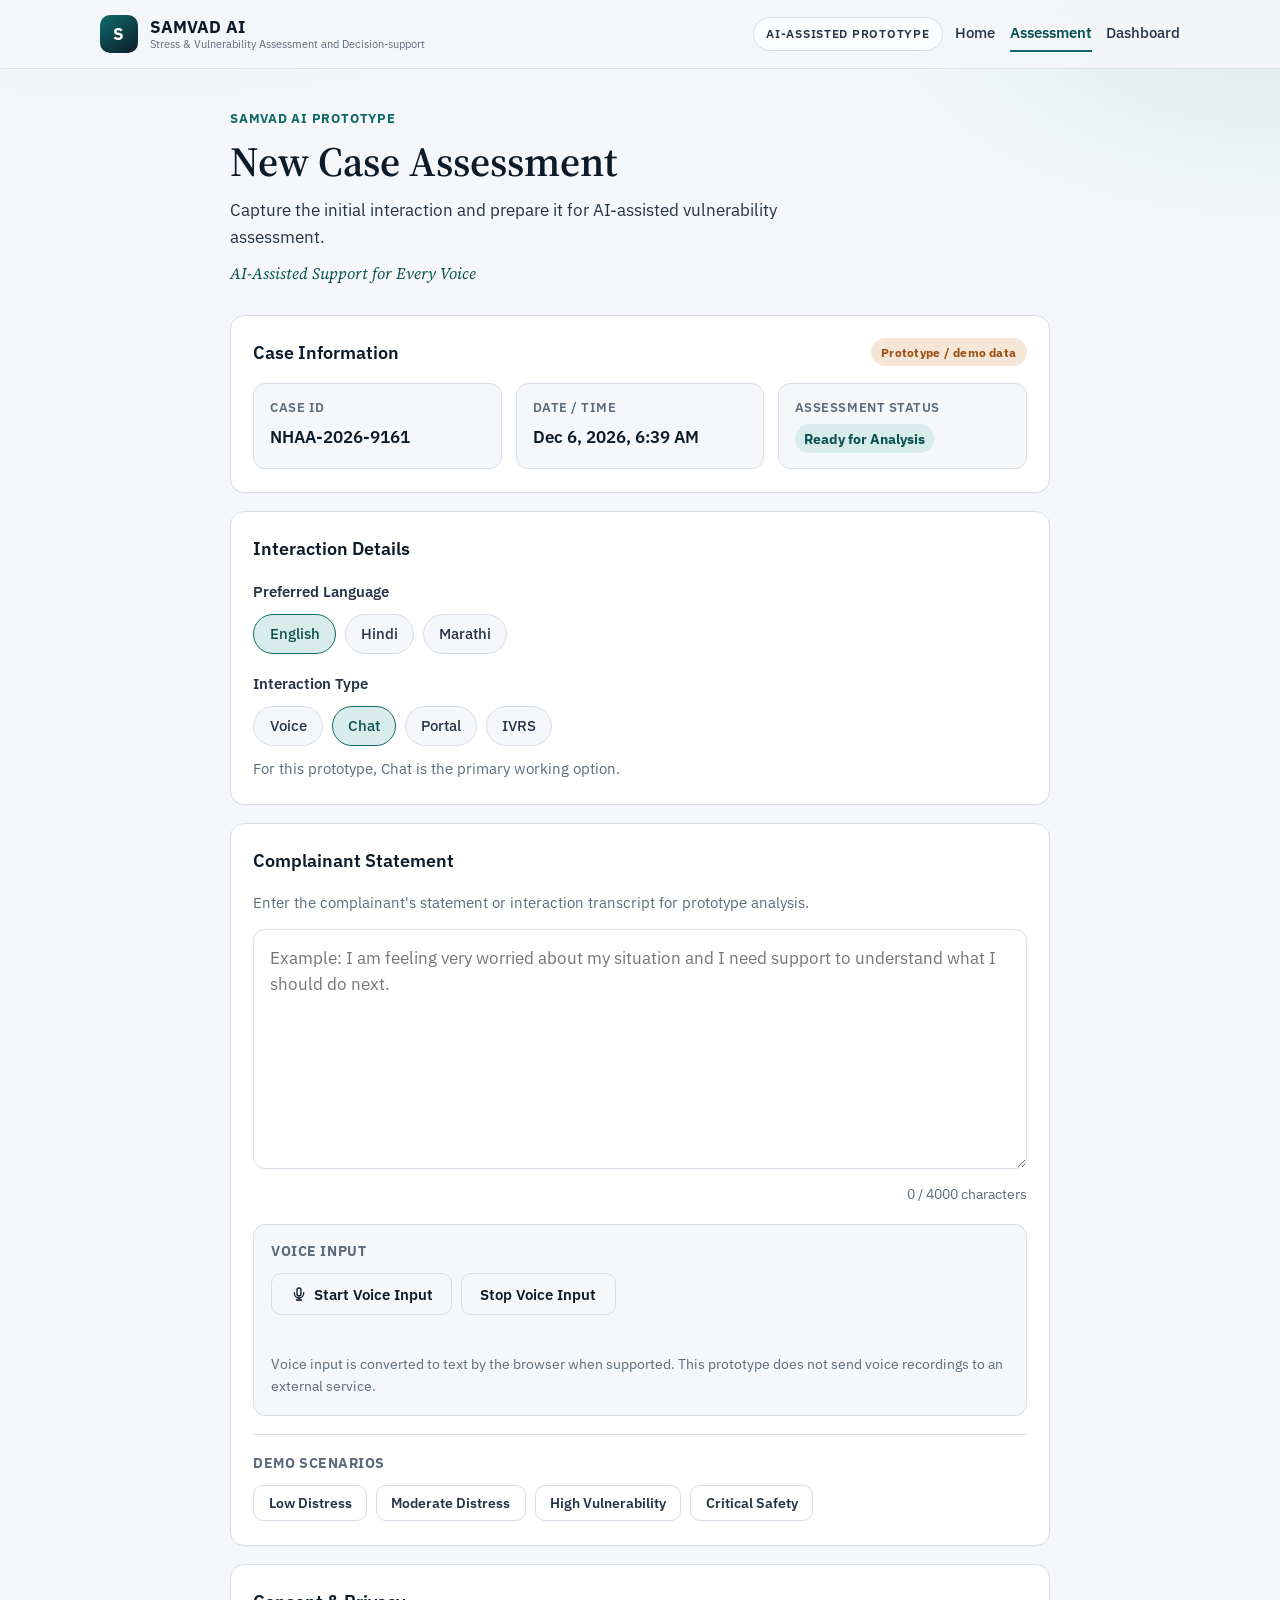
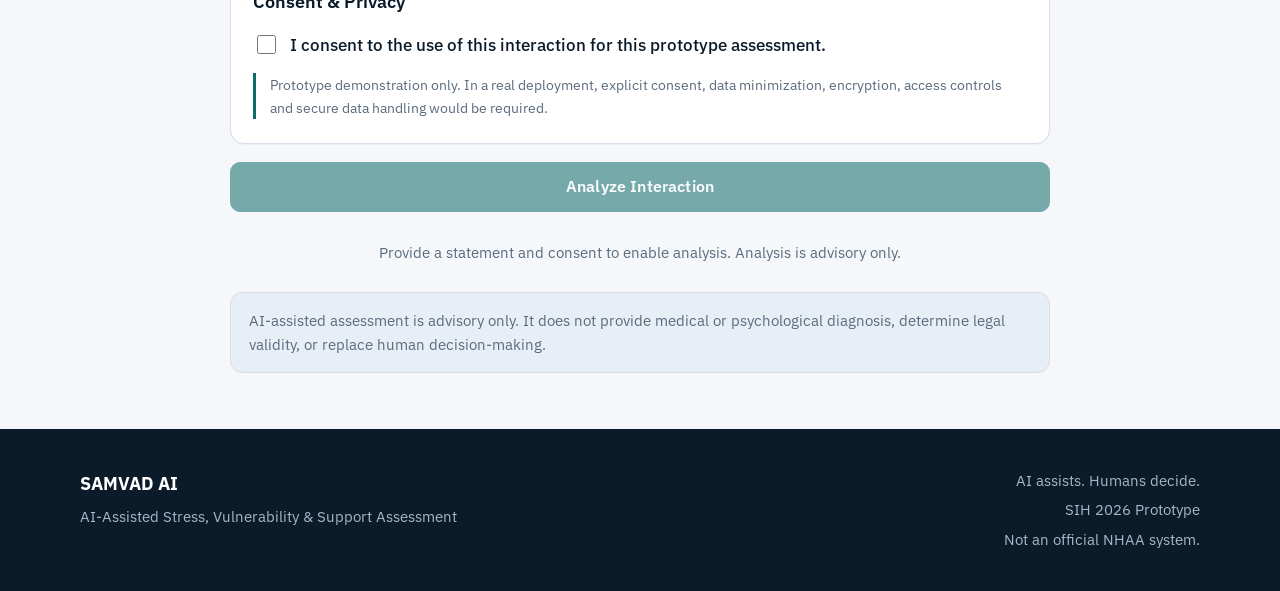
==== assessment.html @ d6bcf69a "Add files via upload" ====
<!DOCTYPE html>
<html lang="en">
<head>
  <meta charset="UTF-8">
  <meta name="viewport" content="width=device-width, initial-scale=1.0">
  <title>SAMVAD AI Prototype | New Case Assessment</title>
  <meta name="description" content="SAMVAD AI Prototype — New Case Assessment. AI-assisted decision support only. Not an official NHAA system.">
  <link rel="preconnect" href="https://fonts.googleapis.com">
  <link rel="preconnect" href="https://fonts.gstatic.com" crossorigin>
  <link href="https://fonts.googleapis.com/css2?family=IBM+Plex+Sans:wght@400;500;600;700&family=Source+Serif+4:opsz,wght@8..60,500;8..60,600;8..60,700&display=swap" rel="stylesheet">
  <link rel="stylesheet" href="main.css?v=step82c">
</head>
<body class="page-assessment">
  <a class="skip-link" href="#main">Skip to content</a>

  <header class="site-header assessment-header">
    <div class="header-inner">
      <a class="brand" href="index.html" aria-label="SAMVAD AI Prototype home">
        <span class="brand-mark" aria-hidden="true">S</span>
        <span class="brand-text">
          <span class="brand-name">SAMVAD AI</span>
          <span class="brand-meaning">Stress &amp; Vulnerability Assessment and Decision-support</span>
        </span>
      </a>

      <div class="assessment-header-actions">
        <span class="hero-badge assessment-badge">AI-ASSISTED PROTOTYPE</span>
        <nav class="app-nav" aria-label="Prototype pages">
          <a href="index.html">Home</a>
          <a href="assessment.html" aria-current="page">Assessment</a>
          <a href="dashboard.html">Dashboard</a>
        </nav>
      </div>
    </div>
  </header>

  <main id="main" class="assessment-main">
    <div class="assessment-wrap">
      <header class="assessment-intro">
        <p class="assessment-kicker">SAMVAD AI Prototype</p>
        <h1>New Case Assessment</h1>
        <p class="assessment-sub">
          Capture the initial interaction and prepare it for AI-assisted vulnerability assessment.
        </p>
        <p class="assessment-tagline">AI-Assisted Support for Every Voice</p>
      </header>

      <form id="assessment-form" class="assessment-form" novalidate>
        <!-- Case Information -->
        <section class="panel" aria-labelledby="case-info-heading">
          <div class="panel-header">
            <h2 id="case-info-heading">Case Information</h2>
            <span class="demo-pill">Prototype / demo data</span>
          </div>

          <dl class="meta-grid">
            <div class="meta-item">
              <dt>Case ID</dt>
              <dd id="case-id">—</dd>
            </div>
            <div class="meta-item">
              <dt>Date / Time</dt>
              <dd id="case-datetime">—</dd>
            </div>
            <div class="meta-item">
              <dt>Assessment Status</dt>
              <dd><span class="status-pill" id="case-status">Ready for Analysis</span></dd>
            </div>
          </dl>
        </section>

        <!-- Interaction Details -->
        <section class="panel" aria-labelledby="interaction-heading">
          <div class="panel-header">
            <h2 id="interaction-heading">Interaction Details</h2>
          </div>

          <fieldset class="option-fieldset">
            <legend>Preferred Language</legend>
            <div class="option-row" role="radiogroup" aria-label="Preferred Language">
              <label class="option-chip">
                <input type="radio" name="language" value="english" checked>
                <span>English</span>
              </label>
              <label class="option-chip">
                <input type="radio" name="language" value="hindi">
                <span>Hindi</span>
              </label>
              <label class="option-chip">
                <input type="radio" name="language" value="marathi">
                <span>Marathi</span>
              </label>
            </div>
          </fieldset>

          <fieldset class="option-fieldset">
            <legend>Interaction Type</legend>
            <div class="option-row" role="radiogroup" aria-label="Interaction Type">
              <label class="option-chip">
                <input type="radio" name="interaction-type" value="voice">
                <span>Voice</span>
              </label>
              <label class="option-chip">
                <input type="radio" name="interaction-type" value="chat" checked>
                <span>Chat</span>
              </label>
              <label class="option-chip">
                <input type="radio" name="interaction-type" value="portal">
                <span>Portal</span>
              </label>
              <label class="option-chip">
                <input type="radio" name="interaction-type" value="ivrs">
                <span>IVRS</span>
              </label>
            </div>
            <p class="field-hint">For this prototype, Chat is the primary working option.</p>
          </fieldset>
        </section>

        <!-- Statement -->
        <section class="panel" aria-labelledby="statement-heading">
          <div class="panel-header">
            <h2 id="statement-heading">Complainant Statement</h2>
          </div>
          <p class="field-help" id="statement-help">
            Enter the complainant's statement or interaction transcript for prototype analysis.
          </p>

          <label class="visually-hidden" for="statement-input">Complainant statement</label>
          <textarea
            id="statement-input"
            name="statement"
            rows="8"
            maxlength="4000"
            aria-required="true"
            aria-describedby="statement-help statement-count voice-status"
            placeholder="Example: I am feeling very worried about my situation and I need support to understand what I should do next."
          ></textarea>
          <div class="textarea-meta">
            <span id="statement-count" aria-live="polite">0 / 4000 characters</span>
          </div>

          <div class="voice-input" id="voice-input">
            <p class="voice-input-label" id="voice-input-label">Voice input</p>
            <div class="voice-controls">
              <button type="button" class="btn btn-secondary" id="voice-start-btn" aria-label="Start voice input" aria-pressed="false" aria-describedby="voice-status voice-privacy">
                <span class="voice-mic" aria-hidden="true">
                  <svg viewBox="0 0 24 24" width="16" height="16" fill="none" stroke="currentColor" stroke-width="2" stroke-linecap="round" stroke-linejoin="round">
                    <path d="M12 3a3 3 0 0 0-3 3v6a3 3 0 0 0 6 0V6a3 3 0 0 0-3-3z"></path>
                    <path d="M19 10v1a7 7 0 0 1-14 0v-1"></path>
                    <line x1="12" y1="18" x2="12" y2="21"></line>
                    <line x1="8" y1="21" x2="16" y2="21"></line>
                  </svg>
                </span>
                Start Voice Input
              </button>
              <button type="button" class="btn btn-secondary" id="voice-stop-btn" aria-label="Stop voice input" hidden>
                Stop Voice Input
              </button>
            </div>
            <p id="voice-status" class="voice-status" role="status" aria-live="polite"></p>
            <p id="voice-privacy" class="voice-privacy">
              Voice input is converted to text by the browser when supported. This prototype does not send voice recordings to an external service.
            </p>
          </div>

          <div class="demo-scenarios">
            <p class="demo-scenarios-label" id="demo-scenarios-label">Demo scenarios</p>
            <div class="demo-scenario-row" role="group" aria-labelledby="demo-scenarios-label">
              <button type="button" class="btn btn-scenario" data-scenario="low">Low Distress</button>
              <button type="button" class="btn btn-scenario" data-scenario="moderate">Moderate Distress</button>
              <button type="button" class="btn btn-scenario" data-scenario="high">High Vulnerability</button>
              <button type="button" class="btn btn-scenario" data-scenario="critical">Critical Safety</button>
            </div>
          </div>
        </section>

        <!-- Consent -->
        <section class="panel panel-consent" aria-labelledby="consent-heading">
          <div class="panel-header">
            <h2 id="consent-heading">Consent &amp; Privacy</h2>
          </div>

          <label class="consent-check">
            <input type="checkbox" id="consent-checkbox" name="consent" aria-required="true" aria-describedby="consent-note">
            <span>I consent to the use of this interaction for this prototype assessment.</span>
          </label>

          <p class="consent-note" id="consent-note">
            Prototype demonstration only. In a real deployment, explicit consent, data minimization,
            encryption, access controls and secure data handling would be required.
          </p>
        </section>

        <!-- Actions -->
        <div class="assessment-actions">
          <button type="submit" class="btn btn-primary btn-lg btn-analyze" id="analyze-btn" disabled>
            Analyze Interaction
          </button>
        </div>
        <p id="analyze-hint" class="field-hint analyze-hint">
          Provide a statement and consent to enable analysis. Analysis is advisory only.
        </p>

        <p id="form-error" class="form-error" role="alert" hidden></p>

        <div
          id="analysis-feedback"
          class="analysis-feedback"
          role="status"
          aria-live="polite"
          hidden
        >
          <div class="analysis-loading" id="analysis-loading" hidden>
            <span class="spinner" aria-hidden="true"></span>
            <p>Analyzing interaction...</p>
          </div>
        </div>
      </form>

      <!-- Assessment Result — presentation-ready decision-support report -->
      <section
        id="assessment-result"
        class="assessment-result"
        aria-labelledby="result-heading"
        hidden
      >
        <header class="result-header">
          <div class="result-header-top">
            <h2 id="result-heading">Assessment Result</h2>
            <span class="demo-pill">Prototype Result</span>
          </div>
          <dl class="result-meta">
            <div>
              <dt>Case ID</dt>
              <dd id="result-case-id">—</dd>
            </div>
            <div>
              <dt>Assessment Status</dt>
              <dd id="result-status">AI-Assisted Preliminary Assessment</dd>
            </div>
          </dl>
          <p class="result-official-note">
            Not an official NHAA assessment. SAMVAD AI Prototype demonstration only.
          </p>
        </header>

        <div
          id="safety-alert"
          class="safety-alert"
          role="status"
          aria-live="polite"
          hidden
        >
          <p class="safety-alert-title">Priority Safety Review</p>
          <p>
            Immediate human review is recommended based on detected safety-related signals.
          </p>
          <p class="safety-alert-hitl">AI assists. Humans decide.</p>
        </div>

        <article class="svi-hero" aria-labelledby="svi-hero-heading">
          <div class="svi-hero-copy">
            <h3 id="svi-hero-heading">Stress &amp; Vulnerability Index</h3>
            <p class="svi-hero-score">
              <strong id="result-svi">0</strong>
              <span aria-hidden="true"> / 100</span>
              <span class="visually-hidden">out of 100</span>
            </p>
            <p class="svi-hero-risk-wrap">
              <span class="result-label">Risk Level</span>
              <span id="result-risk" class="result-risk-badge risk-low">LOW</span>
            </p>
            <p id="risk-explanation" class="risk-explanation"></p>
            <p class="svi-scale">LOW 0–24 · MODERATE 25–49 · HIGH 50–74 · CRITICAL 75–100</p>
          </div>
          <div class="svi-ring-wrap" aria-hidden="true">
            <svg class="svi-ring" viewBox="0 0 120 120" role="presentation">
              <circle class="svi-ring-track" cx="60" cy="60" r="52"></circle>
              <circle
                id="svi-ring-progress"
                class="svi-ring-progress"
                cx="60"
                cy="60"
                r="52"
              ></circle>
            </svg>
            <div class="svi-ring-label">
              <span id="svi-ring-value">0</span>
              <small>SVI</small>
            </div>
          </div>
        </article>

        <section class="result-section" aria-labelledby="dimensions-heading">
          <h3 id="dimensions-heading">Assessment Dimensions</h3>
          <div class="component-grid">
            <article class="component-card">
              <div class="component-top">
                <h4>Stress</h4>
                <p><span id="score-stress">0</span> / 100</p>
              </div>
              <div
                class="progress-track"
                role="progressbar"
                aria-label="Stress score"
                aria-valuemin="0"
                aria-valuemax="100"
                aria-valuenow="0"
                id="track-stress"
              >
                <div id="bar-stress" class="progress-fill" style="width: 0%"></div>
              </div>
              <p class="component-help">
                Signals related to worry, pressure, fear or emotional strain.
              </p>
            </article>
            <article class="component-card">
              <div class="component-top">
                <h4>Vulnerability</h4>
                <p><span id="score-vulnerability">0</span> / 100</p>
              </div>
              <div
                class="progress-track"
                role="progressbar"
                aria-label="Vulnerability score"
                aria-valuemin="0"
                aria-valuemax="100"
                aria-valuenow="0"
                id="track-vulnerability"
              >
                <div id="bar-vulnerability" class="progress-fill" style="width: 0%"></div>
              </div>
              <p class="component-help">
                Signals indicating limited support, helplessness or difficulty coping.
              </p>
            </article>
            <article class="component-card">
              <div class="component-top">
                <h4>Urgency</h4>
                <p><span id="score-urgency">0</span> / 100</p>
              </div>
              <div
                class="progress-track"
                role="progressbar"
                aria-label="Urgency score"
                aria-valuemin="0"
                aria-valuemax="100"
                aria-valuenow="0"
                id="track-urgency"
              >
                <div id="bar-urgency" class="progress-fill" style="width: 0%"></div>
              </div>
              <p class="component-help">
                Signals indicating a need for faster assistance.
              </p>
            </article>
            <article class="component-card">
              <div class="component-top">
                <h4>Safety Concern</h4>
                <p><span id="score-safety">0</span> / 100</p>
              </div>
              <div
                class="progress-track"
                role="progressbar"
                aria-label="Safety Concern score"
                aria-valuemin="0"
                aria-valuemax="100"
                aria-valuenow="0"
                id="track-safety"
              >
                <div id="bar-safety" class="progress-fill" style="width: 0%"></div>
              </div>
              <p class="component-help">
                Signals related to immediate safety or serious threat.
              </p>
            </article>
          </div>
        </section>

        <section class="result-section" aria-labelledby="indicators-heading">
          <h3 id="indicators-heading">Possible Indicators Detected</h3>
          <ul id="indicator-list" class="indicator-tags"></ul>
        </section>

        <section class="result-section support-section" aria-labelledby="support-heading">
          <div class="support-header">
            <h3 id="support-heading">Recommended Support Pathway</h3>
            <span class="human-review-pill">Human review required</span>
          </div>
          <p id="support-recommendation" class="support-text"></p>
          <p class="support-note">
            Suggestions for authorized human operators only. This system does not automatically
            contact police, emergency services, medical services, or any authority.
          </p>
        </section>

        <details class="explain-details">
          <summary>Why this result?</summary>
          <div class="explain-body">
            <p class="explain-lead">Detected signal categories</p>
            <ul id="why-signals"></ul>

            <p class="explain-lead">Score contributions to SVI</p>
            <ul id="why-contributions" class="contribution-list"></ul>

            <p class="explain-lead">SVI formula</p>
            <pre class="formula-block" id="why-formula">SVI =
(Stress × 0.30) +
(Vulnerability × 0.30) +
(Urgency × 0.25) +
(Safety Concern × 0.15)</pre>

            <p class="explain-lead">Risk thresholds used</p>
            <p id="why-thresholds">LOW 0–24 · MODERATE 25–49 · HIGH 50–74 · CRITICAL 75–100</p>

            <p id="prototype-model-note" class="prototype-model-note">
              Prototype scoring model — requires expert validation before real-world deployment.
            </p>
          </div>
        </details>

        <aside class="hitl-banner" aria-labelledby="hitl-heading">
          <h3 id="hitl-heading" class="visually-hidden">Human-in-the-Loop Decision Support</h3>
          <p class="hitl-kicker">Human-in-the-Loop Decision Support</p>
          <p class="hitl-principle">AI assists. Humans decide.</p>
          <p>
            This prototype provides AI-assisted decision-support signals only. Final assessment,
            prioritization and support decisions must be made by trained human personnel.
          </p>
        </aside>

        <aside class="privacy-panel" aria-labelledby="privacy-heading">
          <h3 id="privacy-heading">Privacy &amp; Data Notice</h3>
          <p>
            Prototype demonstration only. Do not enter real personal, medical, legal or identifying
            information.
          </p>
          <p>
            In a real deployment, data would require appropriate consent, encryption, access controls,
            audit logging and secure retention policies.
          </p>
          <p>
            Demo data is stored locally in this browser for prototype demonstration.
          </p>
        </aside>

        <p class="result-disclaimer">
          Prototype demonstration only. This system does not provide medical or psychological
          diagnosis, determine legal validity, assess guilt or replace trained human decision-making.
        </p>

        <div class="result-actions">
          <button type="button" class="btn btn-primary btn-lg" id="new-assessment-btn">
            New Assessment
          </button>
          <a class="btn btn-secondary btn-lg" href="dashboard.html" id="view-dashboard-btn">
            View in Operator Dashboard
          </a>
          <a class="btn btn-secondary btn-lg" href="index.html">Back to Home</a>
          <button type="button" class="btn btn-secondary btn-lg" id="review-input-btn">
            Review Input
          </button>
        </div>
      </section>

      <p class="assessment-disclaimer">
        AI-assisted assessment is advisory only. It does not provide medical or psychological diagnosis,
        determine legal validity, or replace human decision-making.
      </p>
    </div>
  </main>

  <footer class="site-footer assessment-footer">
    <div class="footer-inner">
      <div class="footer-brand">
        <p class="footer-name">SAMVAD AI</p>
        <p class="footer-subtitle">AI-Assisted Stress, Vulnerability &amp; Support Assessment</p>
      </div>
      <div class="footer-meta">
        <p>AI assists. Humans decide.</p>
        <p>SIH 2026 Prototype</p>
        <p>Not an official NHAA system.</p>
      </div>
    </div>
  </footer>

  <script src="main.js?v=step82"></script>
  <script src="mock-ai.js?v=step4"></script>
  <script src="assessment.js?v=step82"></script>
</body>
</html>
---- main.css ----
/* SAMVAD AI — landing page & shared prototype styles */

:root {
  --ink: #0c1b2a;
  --ink-soft: #243447;
  --muted: #5a6b7d;
  --line: #d7dee8;
  --paper: #f5f7fa;
  --paper-deep: #e8eef5;
  --surface: #ffffff;
  --teal: #0f6b6a;
  --teal-deep: #0a5251;
  --teal-soft: #d8eceb;
  --amber: #9a4d0f;
  --amber-soft: #f6e6d8;
  --risk: #9b2c2c;
  --risk-soft: #f8e4e4;
  --shadow: 0 12px 40px rgba(12, 27, 42, 0.08);
  --radius: 14px;
  --header-h: 4.25rem;
  --font-sans: "IBM Plex Sans", "Segoe UI", sans-serif;
  --font-display: "Source Serif 4", Georgia, serif;
  --ease: cubic-bezier(0.22, 1, 0.36, 1);
}

*,
*::before,
*::after {
  box-sizing: border-box;
}

html {
  scroll-behavior: smooth;
}

@media (prefers-reduced-motion: reduce) {
  html {
    scroll-behavior: auto;
  }

  *,
  *::before,
  *::after {
    animation-duration: 0.01ms !important;
    animation-iteration-count: 1 !important;
    transition-duration: 0.01ms !important;
  }
}

body {
  margin: 0;
  font-family: var(--font-sans);
  font-size: 1.05rem;
  line-height: 1.6;
  color: var(--ink);
  background:
    radial-gradient(1200px 600px at 10% -10%, #dce9f2 0%, transparent 55%),
    radial-gradient(900px 500px at 100% 0%, #d9ebe8 0%, transparent 45%),
    var(--paper);
}

img {
  max-width: 100%;
  display: block;
}

a {
  color: var(--teal-deep);
}

.skip-link {
  position: absolute;
  left: 1rem;
  top: -100px;
  z-index: 1000;
  background: var(--ink);
  color: #fff;
  padding: 0.6rem 1rem;
  border-radius: 8px;
}

.skip-link:focus {
  top: 1rem;
}

/* ---------- Header ---------- */

.site-header {
  position: sticky;
  top: 0;
  z-index: 100;
  background: rgba(245, 247, 250, 0.92);
  backdrop-filter: blur(10px);
  border-bottom: 1px solid rgba(215, 222, 232, 0.9);
}

.header-inner {
  max-width: 1120px;
  margin: 0 auto;
  min-height: var(--header-h);
  padding: 0.75rem 1.25rem;
  display: flex;
  align-items: center;
  justify-content: space-between;
  gap: 1rem;
}

.brand {
  display: flex;
  align-items: center;
  gap: 0.75rem;
  text-decoration: none;
  color: inherit;
  min-width: 0;
}

.brand-mark {
  flex-shrink: 0;
  width: 2.35rem;
  height: 2.35rem;
  border-radius: 10px;
  display: grid;
  place-items: center;
  font-weight: 700;
  font-size: 1.05rem;
  color: #fff;
  background: linear-gradient(145deg, var(--teal) 0%, var(--ink) 100%);
  letter-spacing: 0.02em;
}

.brand-text {
  display: flex;
  flex-direction: column;
  min-width: 0;
}

.brand-name {
  font-weight: 700;
  font-size: 1.05rem;
  letter-spacing: 0.01em;
  line-height: 1.2;
}

.brand-meaning {
  font-size: 0.68rem;
  color: var(--muted);
  line-height: 1.3;
  white-space: nowrap;
  overflow: hidden;
  text-overflow: ellipsis;
  max-width: 18rem;
}

.nav-toggle {
  display: none;
  width: 2.75rem;
  height: 2.75rem;
  border: 1px solid var(--line);
  border-radius: 10px;
  background: var(--surface);
  cursor: pointer;
  flex-direction: column;
  align-items: center;
  justify-content: center;
  gap: 5px;
  padding: 0;
}

.nav-toggle-bar {
  display: block;
  width: 1.15rem;
  height: 2px;
  background: var(--ink);
  border-radius: 2px;
  transition: transform 0.25s var(--ease), opacity 0.2s ease;
}

.site-header.is-open .nav-toggle-bar:nth-child(1) {
  transform: translateY(7px) rotate(45deg);
}

.site-header.is-open .nav-toggle-bar:nth-child(2) {
  opacity: 0;
}

.site-header.is-open .nav-toggle-bar:nth-child(3) {
  transform: translateY(-7px) rotate(-45deg);
}

.site-nav {
  display: flex;
  align-items: center;
  gap: 1.5rem;
}

.nav-list {
  display: flex;
  align-items: center;
  gap: 0.25rem 1.15rem;
  list-style: none;
  margin: 0;
  padding: 0;
}

.nav-list a {
  text-decoration: none;
  color: var(--ink-soft);
  font-weight: 500;
  font-size: 0.95rem;
  padding: 0.35rem 0;
  border-bottom: 2px solid transparent;
  transition: color 0.2s ease, border-color 0.2s ease;
}

.nav-list a:hover,
.nav-list a:focus-visible {
  color: var(--teal-deep);
  border-bottom-color: var(--teal);
  outline: none;
}

.nav-list a[aria-current="page"] {
  color: var(--teal-deep);
  border-bottom-color: var(--teal);
  font-weight: 600;
}

/* ---------- Buttons ---------- */

.btn {
  display: inline-flex;
  align-items: center;
  justify-content: center;
  gap: 0.4rem;
  text-decoration: none;
  font-family: inherit;
  font-weight: 600;
  font-size: 0.95rem;
  line-height: 1.2;
  border-radius: 10px;
  padding: 0.7rem 1.15rem;
  border: 1px solid transparent;
  cursor: pointer;
  transition: background 0.2s ease, color 0.2s ease, border-color 0.2s ease, transform 0.2s var(--ease);
}

.btn:focus-visible {
  outline: 3px solid rgba(15, 107, 106, 0.35);
  outline-offset: 2px;
}

.btn:active:not(:disabled) {
  transform: translateY(1px);
}

.btn-primary {
  background: var(--teal);
  color: #fff;
  border-color: var(--teal);
}

.btn-primary:hover {
  background: var(--teal-deep);
  border-color: var(--teal-deep);
}

.btn-secondary {
  background: transparent;
  color: var(--ink);
  border-color: var(--line);
}

.btn-secondary:hover {
  background: var(--surface);
  border-color: var(--muted);
}

.btn-lg {
  padding: 0.9rem 1.4rem;
  font-size: 1rem;
}

.btn-header {
  white-space: nowrap;
}

/* ---------- Sections ---------- */

.section {
  padding: 4.5rem 1.25rem;
}

.section-inner {
  max-width: 1120px;
  margin: 0 auto;
}

.section-header {
  max-width: 40rem;
  margin-bottom: 2.5rem;
}

.section-header h2 {
  font-family: var(--font-display);
  font-size: clamp(1.75rem, 3vw, 2.35rem);
  font-weight: 600;
  line-height: 1.2;
  margin: 0 0 0.75rem;
  color: var(--ink);
}

.section-lead {
  margin: 0;
  color: var(--muted);
  font-size: 1.05rem;
}

/* ---------- Hero ---------- */

.hero {
  position: relative;
  padding: 4rem 1.25rem 4.5rem;
  overflow: hidden;
}

.hero::before {
  content: "";
  position: absolute;
  inset: 0;
  background:
    linear-gradient(180deg, rgba(245, 247, 250, 0.2) 0%, rgba(245, 247, 250, 0.95) 100%),
    linear-gradient(120deg, #0c1b2a 0%, #0f6b6a 48%, #1a3a55 100%);
  opacity: 0.09;
  pointer-events: none;
}

.hero-inner {
  position: relative;
  max-width: 1120px;
  margin: 0 auto;
  animation: rise 0.7s var(--ease) both;
}

.hero-badge {
  display: inline-block;
  margin: 0 0 1.25rem;
  padding: 0.4rem 0.8rem;
  border-radius: 999px;
  border: 1px solid var(--line);
  background: rgba(255, 255, 255, 0.75);
  color: var(--ink-soft);
  font-size: 0.75rem;
  font-weight: 600;
  letter-spacing: 0.06em;
  text-transform: uppercase;
}

.hero h1 {
  font-family: var(--font-display);
  font-size: clamp(2.4rem, 6vw, 4rem);
  font-weight: 600;
  line-height: 1.1;
  letter-spacing: -0.02em;
  margin: 0 0 1.1rem;
  max-width: 14ch;
  color: var(--ink);
}

.hero-sub {
  margin: 0 0 1.75rem;
  max-width: 38rem;
  font-size: clamp(1.05rem, 2vw, 1.2rem);
  color: var(--ink-soft);
}

.hero-actions {
  display: flex;
  flex-wrap: wrap;
  gap: 0.75rem;
  margin-bottom: 1.5rem;
}

.hero-disclaimer {
  margin: 0 0 1rem;
  max-width: 36rem;
  font-size: 0.9rem;
  color: var(--muted);
  border-left: 3px solid var(--teal);
  padding-left: 0.9rem;
}

.hero-tagline {
  margin: 0;
  font-family: var(--font-display);
  font-style: italic;
  font-size: 1.05rem;
  color: var(--teal-deep);
}

@keyframes rise {
  from {
    opacity: 0;
    transform: translateY(14px);
  }
  to {
    opacity: 1;
    transform: translateY(0);
  }
}

/* ---------- How it works ---------- */

.how {
  background: var(--surface);
  border-block: 1px solid var(--line);
}

.steps {
  list-style: none;
  margin: 0;
  padding: 0;
  display: grid;
  grid-template-columns: repeat(3, 1fr);
  gap: 1.25rem;
}

.step {
  padding: 1.5rem;
  border: 1px solid var(--line);
  border-radius: var(--radius);
  background: linear-gradient(180deg, #fff 0%, var(--paper) 100%);
  transition: transform 0.25s var(--ease), box-shadow 0.25s var(--ease);
}

.step:hover {
  transform: translateY(-3px);
  box-shadow: var(--shadow);
}

.step-num {
  display: block;
  font-weight: 700;
  font-size: 0.85rem;
  letter-spacing: 0.08em;
  color: var(--teal);
  margin-bottom: 0.85rem;
}

.step h3 {
  margin: 0 0 0.6rem;
  font-size: 1.25rem;
  letter-spacing: 0.04em;
  text-transform: uppercase;
}

.step p {
  margin: 0;
  color: var(--muted);
  font-size: 0.98rem;
}

.how-principle {
  margin: 2.5rem 0 0;
  text-align: center;
  font-family: var(--font-display);
  font-size: clamp(1.35rem, 2.5vw, 1.75rem);
  font-weight: 600;
  color: var(--ink);
}

/* ---------- Features ---------- */

.feature-grid {
  list-style: none;
  margin: 0;
  padding: 0;
  display: grid;
  grid-template-columns: repeat(3, 1fr);
  gap: 1.15rem;
}

.feature-card {
  background: var(--surface);
  border: 1px solid var(--line);
  border-radius: var(--radius);
  padding: 1.4rem 1.35rem;
  box-shadow: 0 1px 0 rgba(12, 27, 42, 0.03);
  transition: border-color 0.2s ease, box-shadow 0.25s var(--ease);
}

.feature-card:hover {
  border-color: #b7cdd0;
  box-shadow: var(--shadow);
}

.feature-card h3 {
  margin: 0 0 0.55rem;
  font-size: 1.08rem;
}

.feature-card p {
  margin: 0;
  color: var(--muted);
  font-size: 0.96rem;
}

/* ---------- Preview ---------- */

.preview {
  background:
    linear-gradient(180deg, rgba(15, 107, 106, 0.05), transparent 40%),
    var(--paper-deep);
}

.preview-label {
  display: inline-block;
  margin: 0 0 0.75rem;
  padding: 0.3rem 0.7rem;
  border-radius: 999px;
  background: var(--teal-soft);
  color: var(--teal-deep);
  font-size: 0.78rem;
  font-weight: 700;
  letter-spacing: 0.05em;
  text-transform: uppercase;
}

.preview-panel {
  background: var(--surface);
  border: 1px solid var(--line);
  border-radius: 18px;
  padding: 1.5rem;
  box-shadow: var(--shadow);
  animation: rise 0.8s var(--ease) 0.1s both;
}

.preview-top {
  display: grid;
  grid-template-columns: 1.4fr 1fr;
  gap: 1rem;
  margin-bottom: 1.25rem;
}

.preview-metric {
  padding: 1.15rem 1.25rem;
  border-radius: 12px;
  background: var(--paper);
  border: 1px solid var(--line);
}

.preview-metric-label {
  display: block;
  font-size: 0.85rem;
  font-weight: 500;
  color: var(--muted);
  margin-bottom: 0.45rem;
}

.preview-metric-value {
  font-size: 1.85rem;
  font-weight: 500;
  color: var(--ink);
  font-variant-numeric: tabular-nums;
}

.preview-metric-value strong {
  font-size: 2.35rem;
  font-weight: 700;
  color: var(--teal-deep);
}

.preview-risk {
  display: flex;
  flex-direction: column;
  justify-content: center;
}

.risk-badge {
  display: inline-flex;
  align-self: flex-start;
  padding: 0.45rem 0.9rem;
  border-radius: 8px;
  background: var(--risk-soft);
  color: var(--risk);
  font-weight: 700;
  letter-spacing: 0.08em;
  font-size: 0.95rem;
}

.preview-columns {
  display: grid;
  grid-template-columns: 1fr 1fr;
  gap: 1rem;
}

.preview-block {
  padding: 1.15rem 1.25rem;
  border-radius: 12px;
  border: 1px solid var(--line);
  background: linear-gradient(180deg, #fff, #f8fafc);
}

.preview-block h3 {
  margin: 0 0 0.75rem;
  font-size: 1rem;
}

.preview-block ul {
  margin: 0;
  padding-left: 1.15rem;
  color: var(--ink-soft);
}

.preview-block li + li {
  margin-top: 0.4rem;
}

.preview-footnote {
  margin: 1.15rem 0 0;
  font-size: 0.88rem;
  color: var(--muted);
}

/* ---------- Privacy ---------- */

.privacy {
  background: var(--surface);
  border-block: 1px solid var(--line);
}

.privacy-grid {
  list-style: none;
  margin: 0;
  padding: 0;
  display: grid;
  grid-template-columns: repeat(3, 1fr);
  gap: 0.9rem;
}

.privacy-grid li {
  padding: 1rem 1.1rem;
  border-radius: 12px;
  border: 1px solid var(--line);
  background: var(--paper);
  font-weight: 600;
  color: var(--ink-soft);
  text-align: center;
}

/* ---------- About ---------- */

.about-inner {
  max-width: 44rem;
}

.about h2 {
  font-family: var(--font-display);
  font-size: clamp(1.75rem, 3vw, 2.2rem);
  margin: 0 0 1rem;
}

.about p {
  margin: 0 0 1rem;
  color: var(--ink-soft);
}

.about-note {
  padding: 1rem 1.15rem;
  border-radius: 12px;
  background: var(--amber-soft);
  border: 1px solid #e7d0b8;
  color: var(--amber);
}

.about-note strong {
  color: var(--ink);
}

/* ---------- Footer ---------- */

.site-footer {
  background: var(--ink);
  color: #d5dde8;
  padding: 2.5rem 1.25rem;
}

.footer-inner {
  max-width: 1120px;
  margin: 0 auto;
  display: flex;
  flex-wrap: wrap;
  justify-content: space-between;
  gap: 1.5rem;
}

.footer-name {
  margin: 0 0 0.35rem;
  font-weight: 700;
  font-size: 1.15rem;
  color: #fff;
}

.footer-subtitle {
  margin: 0;
  max-width: 28rem;
  color: #a8b6c7;
  font-size: 0.95rem;
}

.footer-meta {
  text-align: right;
}

.footer-meta p {
  margin: 0;
  font-size: 0.92rem;
  color: #a8b6c7;
}

.footer-meta p + p {
  margin-top: 0.35rem;
}

/* ---------- Responsive ---------- */

@media (max-width: 900px) {
  .steps,
  .feature-grid,
  .privacy-grid,
  .preview-columns,
  .preview-top {
    grid-template-columns: 1fr 1fr;
  }
}

@media (max-width: 768px) {
  .brand-meaning {
    display: none;
  }

  .nav-toggle {
    display: inline-flex;
  }

  .site-nav {
    position: absolute;
    left: 0;
    right: 0;
    top: 100%;
    display: none;
    flex-direction: column;
    align-items: stretch;
    gap: 0.75rem;
    padding: 1rem 1.25rem 1.25rem;
    background: rgba(245, 247, 250, 0.98);
    border-bottom: 1px solid var(--line);
    box-shadow: 0 16px 30px rgba(12, 27, 42, 0.08);
  }

  .site-header.is-open .site-nav {
    display: flex;
  }

  .nav-list {
    flex-direction: column;
    align-items: stretch;
    gap: 0.15rem;
  }

  .nav-list a {
    display: block;
    padding: 0.75rem 0.25rem;
    border-bottom: 1px solid var(--line);
  }

  .btn-header {
    width: 100%;
  }

  .hero {
    padding-top: 2.75rem;
  }

  .hero-actions {
    flex-direction: column;
  }

  .hero-actions .btn {
    width: 100%;
  }

  .steps,
  .feature-grid,
  .privacy-grid,
  .preview-columns,
  .preview-top {
    grid-template-columns: 1fr;
  }

  .footer-inner,
  .footer-meta {
    text-align: left;
  }
}

@media (max-width: 480px) {
  .section {
    padding: 3.25rem 1rem;
  }

  .preview-panel {
    padding: 1rem;
  }
}

/* ---------- Shared form / button disabled ---------- */

.btn:disabled,
.btn[aria-disabled="true"] {
  opacity: 0.55;
  cursor: not-allowed;
  transform: none;
  box-shadow: none;
}

.visually-hidden {
  position: absolute;
  width: 1px;
  height: 1px;
  padding: 0;
  margin: -1px;
  overflow: hidden;
  clip: rect(0, 0, 0, 0);
  white-space: nowrap;
  border: 0;
}

/* ---------- Assessment page ---------- */

.assessment-header .header-inner {
  gap: 1rem;
}

.assessment-header-actions {
  display: flex;
  align-items: center;
  gap: 0.75rem;
  flex-wrap: wrap;
  justify-content: flex-end;
}

.assessment-badge {
  margin: 0;
}

.assessment-main {
  padding: 2.5rem 1.25rem 3.5rem;
}

.assessment-wrap {
  max-width: 820px;
  margin: 0 auto;
}

.assessment-intro {
  margin-bottom: 1.75rem;
}

.assessment-kicker {
  margin: 0 0 0.55rem;
  font-size: 0.8rem;
  font-weight: 700;
  letter-spacing: 0.06em;
  text-transform: uppercase;
  color: var(--teal);
}

.assessment-intro h1 {
  font-family: var(--font-display);
  font-size: clamp(1.9rem, 4vw, 2.6rem);
  font-weight: 600;
  line-height: 1.15;
  margin: 0 0 0.7rem;
}

.assessment-sub {
  margin: 0 0 0.65rem;
  color: var(--ink-soft);
  max-width: 40rem;
}

.assessment-tagline {
  margin: 0;
  font-family: var(--font-display);
  font-style: italic;
  color: var(--teal-deep);
  font-size: 1rem;
}

.assessment-form {
  display: flex;
  flex-direction: column;
  gap: 1.15rem;
}

.panel {
  background: var(--surface);
  border: 1px solid var(--line);
  border-radius: var(--radius);
  padding: 1.35rem 1.4rem 1.45rem;
  box-shadow: 0 1px 0 rgba(12, 27, 42, 0.03);
}

.panel-header {
  display: flex;
  align-items: center;
  justify-content: space-between;
  gap: 0.75rem;
  flex-wrap: wrap;
  margin-bottom: 1rem;
}

.panel-header h2 {
  margin: 0;
  font-size: 1.15rem;
  font-weight: 600;
}

.demo-pill {
  display: inline-flex;
  align-items: center;
  padding: 0.28rem 0.65rem;
  border-radius: 999px;
  background: var(--amber-soft);
  color: var(--amber);
  font-size: 0.75rem;
  font-weight: 700;
  letter-spacing: 0.02em;
}

.meta-grid {
  margin: 0;
  display: grid;
  grid-template-columns: repeat(3, 1fr);
  gap: 0.85rem;
}

.meta-item {
  padding: 0.9rem 1rem;
  border-radius: 12px;
  background: var(--paper);
  border: 1px solid var(--line);
}

.meta-item dt {
  margin: 0 0 0.3rem;
  font-size: 0.8rem;
  font-weight: 600;
  color: var(--muted);
  text-transform: uppercase;
  letter-spacing: 0.04em;
}

.meta-item dd {
  margin: 0;
  font-weight: 600;
  color: var(--ink);
  font-variant-numeric: tabular-nums;
  word-break: break-word;
}

.status-pill {
  display: inline-flex;
  padding: 0.2rem 0.55rem;
  border-radius: 999px;
  background: var(--teal-soft);
  color: var(--teal-deep);
  font-size: 0.9rem;
  font-weight: 700;
}

.option-fieldset {
  margin: 0 0 1.1rem;
  padding: 0;
  border: 0;
  min-width: 0;
}

.option-fieldset:last-of-type {
  margin-bottom: 0;
}

.option-fieldset legend {
  padding: 0;
  margin-bottom: 0.65rem;
  font-weight: 600;
  font-size: 0.95rem;
  color: var(--ink-soft);
}

.option-row {
  display: flex;
  flex-wrap: wrap;
  gap: 0.55rem;
}

.option-chip {
  position: relative;
  cursor: pointer;
}

.option-chip input {
  position: absolute;
  opacity: 0;
  pointer-events: none;
}

.option-chip span {
  display: inline-flex;
  align-items: center;
  justify-content: center;
  min-height: 2.5rem;
  padding: 0.45rem 0.95rem;
  border-radius: 999px;
  border: 1px solid var(--line);
  background: var(--paper);
  color: var(--ink-soft);
  font-weight: 500;
  font-size: 0.92rem;
  transition: background 0.2s ease, border-color 0.2s ease, color 0.2s ease, box-shadow 0.2s ease;
}

.option-chip:hover span {
  border-color: #b7cdd0;
}

.option-chip input:focus-visible + span {
  outline: 3px solid rgba(15, 107, 106, 0.35);
  outline-offset: 2px;
}

.option-chip input:checked + span {
  background: var(--teal-soft);
  border-color: var(--teal);
  color: var(--teal-deep);
}

.field-hint,
.field-help {
  margin: 0.7rem 0 0;
  color: var(--muted);
  font-size: 0.92rem;
}

.field-help {
  margin: 0 0 0.85rem;
}

#statement-input {
  width: 100%;
  resize: vertical;
  min-height: 11rem;
  padding: 0.95rem 1rem;
  border: 1px solid var(--line);
  border-radius: 12px;
  background: #fff;
  color: var(--ink);
  font: inherit;
  line-height: 1.55;
  transition: border-color 0.2s ease, box-shadow 0.2s ease;
}

#statement-input:hover {
  border-color: #b7cdd0;
}

#statement-input:focus {
  outline: none;
  border-color: var(--teal);
  box-shadow: 0 0 0 3px rgba(15, 107, 106, 0.18);
}

.textarea-meta {
  display: flex;
  justify-content: flex-end;
  margin-top: 0.45rem;
  font-size: 0.85rem;
  color: var(--muted);
}

.textarea-meta .is-near-limit {
  color: var(--amber);
  font-weight: 600;
}

.voice-input {
  margin-top: 1.1rem;
  padding: 1rem 1.05rem 1.05rem;
  border: 1px solid var(--line);
  border-radius: 12px;
  background: var(--paper);
}

.voice-input-label {
  margin: 0 0 0.65rem;
  font-size: 0.85rem;
  font-weight: 700;
  letter-spacing: 0.04em;
  text-transform: uppercase;
  color: var(--muted);
}

.voice-controls {
  display: flex;
  flex-wrap: wrap;
  gap: 0.55rem;
}

.voice-controls .btn {
  display: inline-flex;
  align-items: center;
  gap: 0.45rem;
}

.voice-mic {
  display: inline-flex;
}

.voice-input.is-listening {
  border-color: var(--teal);
  background: var(--teal-soft);
}

.voice-input.is-listening .voice-status {
  font-weight: 600;
  color: var(--teal-deep);
}

.voice-status {
  margin: 0.65rem 0 0;
  min-height: 1.35em;
  font-size: 0.92rem;
  color: var(--ink-soft);
}

.voice-privacy {
  margin: 0.55rem 0 0;
  font-size: 0.85rem;
  color: var(--muted);
}

@media (max-width: 480px) {
  .voice-controls .btn {
    width: 100%;
    justify-content: center;
  }
}

.demo-scenarios {
  margin-top: 1.15rem;
  padding-top: 1.1rem;
  border-top: 1px solid var(--line);
}

.demo-scenarios-label {
  margin: 0 0 0.65rem;
  font-size: 0.85rem;
  font-weight: 700;
  letter-spacing: 0.04em;
  text-transform: uppercase;
  color: var(--muted);
}

.demo-scenario-row {
  display: flex;
  flex-wrap: wrap;
  gap: 0.55rem;
}

.btn-scenario {
  background: var(--surface);
  color: var(--ink-soft);
  border-color: var(--line);
  font-size: 0.88rem;
  padding: 0.55rem 0.9rem;
}

.btn-scenario:hover {
  background: var(--paper);
  border-color: #b7cdd0;
  color: var(--ink);
}

.btn-scenario.is-active {
  background: var(--teal-soft);
  border-color: var(--teal);
  color: var(--teal-deep);
}

.consent-check {
  display: flex;
  align-items: flex-start;
  gap: 0.7rem;
  cursor: pointer;
  font-weight: 500;
  color: var(--ink);
}

.consent-check input {
  width: 1.15rem;
  height: 1.15rem;
  margin-top: 0.2rem;
  flex-shrink: 0;
  accent-color: var(--teal);
}

.consent-check input:focus-visible {
  outline: 3px solid rgba(15, 107, 106, 0.35);
  outline-offset: 2px;
}

.consent-note {
  margin: 0.9rem 0 0;
  font-size: 0.9rem;
  color: var(--muted);
  border-left: 3px solid var(--teal);
  padding-left: 0.85rem;
}

.assessment-actions {
  display: flex;
  justify-content: stretch;
}

.btn-analyze {
  width: 100%;
  min-height: 3.1rem;
  letter-spacing: 0.01em;
}

.btn-analyze:not(:disabled) {
  box-shadow: 0 8px 22px rgba(15, 107, 106, 0.2);
}

.btn-analyze:not(:disabled):hover {
  transform: translateY(-1px);
}

.analyze-hint {
  margin: 0.65rem 0 0;
  text-align: center;
}

.analysis-feedback {
  border: 1px solid var(--line);
  border-radius: var(--radius);
  background: var(--surface);
  padding: 1.25rem 1.35rem;
}

.analysis-loading {
  display: flex;
  align-items: center;
  gap: 0.85rem;
}

.analysis-loading p {
  margin: 0;
  font-weight: 600;
  color: var(--ink-soft);
}

.spinner {
  width: 1.35rem;
  height: 1.35rem;
  border-radius: 50%;
  border: 2.5px solid var(--teal-soft);
  border-top-color: var(--teal);
  animation: spin 0.8s linear infinite;
  flex-shrink: 0;
}

@keyframes spin {
  to {
    transform: rotate(360deg);
  }
}

.form-error {
  margin: 0;
  padding: 0.85rem 1rem;
  border-radius: 10px;
  background: var(--risk-soft);
  border: 1px solid #e5bcbc;
  color: var(--risk);
  font-weight: 600;
  font-size: 0.95rem;
}

.status-pill.status-analyzed {
  background: #e7eef8;
  color: #1f4b7a;
}

/* ---------- Assessment results (Step 5 report UI) ---------- */

.assessment-result {
  margin-top: 1.5rem;
  padding: 1.6rem 1.45rem 1.7rem;
  border: 1px solid var(--line);
  border-radius: 18px;
  background: var(--surface);
  box-shadow: var(--shadow);
  animation: rise 0.45s var(--ease) both;
}

.result-header {
  margin-bottom: 1.2rem;
  padding-bottom: 1rem;
  border-bottom: 1px solid var(--line);
}

.result-header-top {
  display: flex;
  align-items: center;
  justify-content: space-between;
  gap: 0.75rem;
  flex-wrap: wrap;
  margin-bottom: 0.85rem;
}

.result-header h2 {
  margin: 0;
  font-family: var(--font-display);
  font-size: clamp(1.45rem, 3vw, 1.85rem);
}

.result-meta {
  margin: 0;
  display: grid;
  grid-template-columns: 1fr 1.4fr;
  gap: 0.75rem;
}

.result-meta dt {
  margin: 0 0 0.2rem;
  font-size: 0.75rem;
  font-weight: 700;
  letter-spacing: 0.04em;
  text-transform: uppercase;
  color: var(--muted);
}

.result-meta dd {
  margin: 0;
  font-weight: 600;
  color: var(--ink);
}

.result-official-note {
  margin: 0.85rem 0 0;
  font-size: 0.88rem;
  color: var(--muted);
}

.safety-alert {
  margin-bottom: 1.15rem;
  padding: 1.05rem 1.15rem;
  border-radius: 12px;
  border: 1px solid #d9b58a;
  background: var(--amber-soft);
  color: var(--ink);
}

.safety-alert-title {
  margin: 0 0 0.35rem;
  font-weight: 700;
  color: var(--amber);
  font-size: 1.05rem;
}

.safety-alert p {
  margin: 0;
  color: var(--ink-soft);
  font-size: 0.95rem;
}

.safety-alert-hitl {
  margin-top: 0.55rem !important;
  font-family: var(--font-display);
  font-weight: 600;
  color: var(--ink) !important;
}

.svi-hero {
  display: grid;
  grid-template-columns: 1.4fr auto;
  gap: 1.25rem;
  align-items: center;
  margin-bottom: 1.35rem;
  padding: 1.25rem 1.3rem;
  border-radius: 16px;
  border: 1px solid var(--line);
  background: var(--paper);
}

.svi-hero.risk-low {
  background: linear-gradient(135deg, #f3faf9 0%, var(--paper) 55%);
  border-color: #c5ddd9;
}

.svi-hero.risk-moderate {
  background: linear-gradient(135deg, #fbf8ee 0%, var(--paper) 55%);
  border-color: #e2d7b0;
}

.svi-hero.risk-high {
  background: linear-gradient(135deg, #faf3eb 0%, var(--paper) 55%);
  border-color: #e2c9ae;
}

.svi-hero.risk-critical {
  background: linear-gradient(135deg, #faf0f0 0%, var(--paper) 55%);
  border-color: #e0bcbc;
}

.svi-hero-copy h3 {
  margin: 0 0 0.45rem;
  font-size: 1.02rem;
  font-weight: 600;
  color: var(--ink-soft);
}

.svi-hero-score {
  margin: 0 0 0.85rem;
  font-size: 1.6rem;
  font-variant-numeric: tabular-nums;
  color: var(--ink);
}

.svi-hero-score strong {
  font-size: clamp(2.4rem, 5vw, 3.1rem);
  font-weight: 700;
  color: var(--ink);
  line-height: 1;
}

.svi-hero-risk-wrap {
  margin: 0 0 0.75rem;
  display: flex;
  flex-direction: column;
  align-items: flex-start;
  gap: 0.35rem;
}

.result-label {
  display: block;
  font-size: 0.75rem;
  font-weight: 700;
  letter-spacing: 0.04em;
  text-transform: uppercase;
  color: var(--muted);
}

.result-risk-badge {
  margin: 0;
  display: inline-flex;
  align-items: center;
  padding: 0.4rem 0.85rem;
  border-radius: 8px;
  font-weight: 700;
  letter-spacing: 0.06em;
  font-size: 0.95rem;
}

.risk-low {
  background: var(--teal-soft);
  color: var(--teal-deep);
}

.risk-moderate {
  background: #f3ebc8;
  color: #7a5b10;
}

.risk-high {
  background: var(--amber-soft);
  color: var(--amber);
}

.risk-critical {
  background: var(--risk-soft);
  color: var(--risk);
}

.risk-explanation {
  margin: 0;
  max-width: 34rem;
  color: var(--ink-soft);
  font-size: 0.95rem;
}

.svi-scale {
  margin: 0.7rem 0 0;
  font-size: 0.78rem;
  letter-spacing: 0.02em;
  color: var(--muted);
}

.svi-ring-wrap {
  position: relative;
  width: 132px;
  height: 132px;
  flex-shrink: 0;
}

.svi-ring {
  width: 100%;
  height: 100%;
  transform: rotate(-90deg);
}

.svi-ring-track,
.svi-ring-progress {
  fill: none;
  stroke-width: 10;
}

.svi-ring-track {
  stroke: #d9e2ec;
}

.svi-ring-progress {
  stroke: var(--teal);
  stroke-linecap: round;
  stroke-dasharray: 326.73;
  stroke-dashoffset: 326.73;
  transition: stroke-dashoffset 0.7s var(--ease), stroke 0.3s ease;
}

.svi-hero.risk-moderate .svi-ring-progress {
  stroke: #b08920;
}

.svi-hero.risk-high .svi-ring-progress {
  stroke: var(--amber);
}

.svi-hero.risk-critical .svi-ring-progress {
  stroke: var(--risk);
}

.svi-ring-label {
  position: absolute;
  inset: 0;
  display: flex;
  flex-direction: column;
  align-items: center;
  justify-content: center;
  pointer-events: none;
}

.svi-ring-label span {
  font-size: 1.55rem;
  font-weight: 700;
  line-height: 1;
  color: var(--ink);
  font-variant-numeric: tabular-nums;
}

.svi-ring-label small {
  margin-top: 0.2rem;
  font-size: 0.72rem;
  font-weight: 700;
  letter-spacing: 0.06em;
  color: var(--muted);
}

.result-section {
  margin-bottom: 1.2rem;
}

.result-section > h3 {
  margin: 0 0 0.85rem;
  font-size: 1.08rem;
}

.component-grid {
  display: grid;
  grid-template-columns: 1fr 1fr;
  gap: 0.9rem;
}

.component-card {
  padding: 1rem 1.05rem 1.1rem;
  border-radius: 12px;
  border: 1px solid var(--line);
  background: #fff;
}

.component-top {
  display: flex;
  align-items: baseline;
  justify-content: space-between;
  gap: 0.5rem;
  margin-bottom: 0.65rem;
}

.component-top h4 {
  margin: 0;
  font-size: 1rem;
}

.component-top p {
  margin: 0;
  font-weight: 700;
  font-variant-numeric: tabular-nums;
  color: var(--ink-soft);
}

.progress-track {
  height: 0.55rem;
  border-radius: 999px;
  background: #e4ebf3;
  overflow: hidden;
}

.progress-fill {
  height: 100%;
  width: 0;
  border-radius: inherit;
  background: var(--teal);
  transition: width 0.55s var(--ease);
}

.component-help {
  margin: 0.7rem 0 0;
  font-size: 0.88rem;
  color: var(--muted);
  line-height: 1.45;
}

.indicator-tags {
  list-style: none;
  margin: 0;
  padding: 0;
  display: flex;
  flex-wrap: wrap;
  gap: 0.55rem;
}

.indicator-tag {
  display: inline-flex;
  align-items: center;
  padding: 0.45rem 0.8rem;
  border-radius: 999px;
  border: 1px solid var(--line);
  background: var(--paper);
  color: var(--ink-soft);
  font-size: 0.9rem;
  font-weight: 500;
}

.support-section {
  padding: 1.1rem 1.15rem;
  border-radius: 12px;
  border: 1px solid var(--line);
  background: var(--paper);
}

.support-header {
  display: flex;
  align-items: center;
  justify-content: space-between;
  gap: 0.75rem;
  flex-wrap: wrap;
  margin-bottom: 0.65rem;
}

.support-header h3 {
  margin: 0;
}

.human-review-pill {
  display: inline-flex;
  padding: 0.28rem 0.65rem;
  border-radius: 999px;
  background: #e7eef8;
  color: #1f4b7a;
  font-size: 0.75rem;
  font-weight: 700;
  letter-spacing: 0.02em;
}

.support-text {
  margin: 0 0 0.55rem;
  font-size: 1.08rem;
  font-weight: 600;
  color: var(--ink);
}

.support-note {
  margin: 0;
  font-size: 0.88rem;
  color: var(--muted);
}

.explain-details {
  margin-bottom: 1.15rem;
  border: 1px solid var(--line);
  border-radius: 12px;
  background: #fff;
  overflow: hidden;
}

.explain-details summary {
  cursor: pointer;
  list-style: none;
  padding: 1rem 1.15rem;
  font-weight: 700;
  color: var(--ink);
}

.explain-details summary::-webkit-details-marker {
  display: none;
}

.explain-details summary::after {
  content: "Show";
  float: right;
  font-size: 0.82rem;
  font-weight: 600;
  color: var(--teal-deep);
}

.explain-details[open] summary::after {
  content: "Hide";
}

.explain-details summary:focus-visible {
  outline: 3px solid rgba(15, 107, 106, 0.35);
  outline-offset: -3px;
}

.explain-body {
  padding: 0 1.15rem 1.15rem;
  border-top: 1px solid var(--line);
}

.explain-lead {
  margin: 0.95rem 0 0.4rem;
  font-size: 0.78rem;
  font-weight: 700;
  letter-spacing: 0.04em;
  text-transform: uppercase;
  color: var(--muted);
}

.explain-body ul {
  margin: 0;
  padding-left: 1.15rem;
  color: var(--ink-soft);
}

.explain-body li + li {
  margin-top: 0.3rem;
}

.formula-block {
  margin: 0;
  padding: 0.85rem 0.95rem;
  border-radius: 10px;
  background: var(--paper);
  border: 1px solid var(--line);
  font-family: var(--font-sans);
  font-size: 0.92rem;
  line-height: 1.55;
  color: var(--ink-soft);
  white-space: pre-wrap;
}

.prototype-model-note {
  margin: 0.95rem 0 0;
  padding: 0.75rem 0.85rem;
  border-radius: 10px;
  background: #eef3f8;
  border: 1px dashed #b8c6d6;
  font-weight: 600;
  color: var(--ink-soft);
  font-size: 0.92rem;
}

.hitl-banner {
  margin-bottom: 0.9rem;
  padding: 1.15rem 1.2rem;
  border-radius: 12px;
  background: var(--teal-soft);
  border: 1px solid #b7d6d4;
}

.hitl-kicker {
  margin: 0 0 0.35rem;
  font-size: 0.78rem;
  font-weight: 700;
  letter-spacing: 0.05em;
  text-transform: uppercase;
  color: var(--teal-deep);
}

.hitl-principle {
  margin: 0 0 0.45rem;
  font-family: var(--font-display);
  font-size: 1.35rem;
  font-weight: 600;
  color: var(--teal-deep);
}

.hitl-banner > p:last-child {
  margin: 0;
  color: var(--ink-soft);
  font-size: 0.95rem;
}

.privacy-panel {
  margin-bottom: 1rem;
  padding: 1.05rem 1.15rem;
  border-radius: 12px;
  border: 1px solid var(--line);
  background: var(--paper);
}

.privacy-panel h3 {
  margin: 0 0 0.45rem;
  font-size: 1rem;
}

.privacy-panel p {
  margin: 0;
  color: var(--muted);
  font-size: 0.92rem;
}

.privacy-panel p + p {
  margin-top: 0.45rem;
}

.result-disclaimer {
  margin: 0 0 1.15rem;
  padding: 0.95rem 1.05rem;
  border-radius: 12px;
  background: var(--paper-deep);
  border: 1px solid var(--line);
  color: var(--muted);
  font-size: 0.9rem;
}

.result-actions {
  display: grid;
  grid-template-columns: repeat(2, 1fr);
  gap: 0.7rem;
}

.result-actions .btn {
  width: 100%;
  text-align: center;
}

.assessment-disclaimer {
  margin: 1.75rem 0 0;
  padding: 1rem 1.1rem;
  border-radius: 12px;
  background: var(--paper-deep);
  border: 1px solid var(--line);
  color: var(--muted);
  font-size: 0.92rem;
}

.assessment-footer {
  margin-top: auto;
}

@media (max-width: 768px) {
  .assessment-header-actions {
    width: auto;
  }

  .assessment-badge {
    display: none;
  }

  .meta-grid,
  .result-meta,
  .component-grid,
  .svi-hero {
    grid-template-columns: 1fr;
  }

  .demo-scenario-row .btn-scenario {
    flex: 1 1 calc(50% - 0.55rem);
    justify-content: center;
  }

  .svi-ring-wrap {
    margin: 0 auto;
  }

  .result-actions {
    grid-template-columns: 1fr;
  }
}

@media (max-width: 480px) {
  .assessment-main {
    padding: 1.75rem 1rem 2.75rem;
  }

  .panel {
    padding: 1.15rem 1.05rem 1.25rem;
  }

  .assessment-header-actions .btn-header {
    padding: 0.6rem 0.85rem;
    font-size: 0.88rem;
  }

  .demo-scenario-row .btn-scenario {
    flex: 1 1 100%;
  }

  .option-chip span {
    width: 100%;
  }

  .option-row {
    display: grid;
    grid-template-columns: 1fr 1fr;
  }

  .assessment-result {
    padding: 1.15rem 1rem 1.25rem;
  }
}

/* ---------- Operator dashboard ---------- */

.dashboard-main {
  padding: 2.25rem 1.25rem 3.25rem;
}

.dashboard-wrap {
  max-width: 1200px;
  margin: 0 auto;
}

.dashboard-intro {
  margin-bottom: 1.5rem;
}

.dashboard-intro h1 {
  font-family: var(--font-display);
  font-size: clamp(1.85rem, 3.5vw, 2.45rem);
  font-weight: 600;
  margin: 0 0 0.6rem;
}

.summary-grid {
  display: grid;
  grid-template-columns: repeat(4, 1fr);
  gap: 0.85rem;
  margin-bottom: 1.15rem;
}

.summary-card {
  background: var(--surface);
  border: 1px solid var(--line);
  border-radius: var(--radius);
  padding: 1rem 1.1rem 1.05rem;
  box-shadow: 0 1px 0 rgba(12, 27, 42, 0.03);
}

.summary-label {
  margin: 0 0 0.35rem;
  font-size: 0.78rem;
  font-weight: 700;
  letter-spacing: 0.04em;
  text-transform: uppercase;
  color: var(--muted);
}

.summary-value {
  margin: 0;
  font-size: 2rem;
  font-weight: 700;
  font-variant-numeric: tabular-nums;
  line-height: 1.1;
  color: var(--ink);
}

.summary-hint {
  margin: 0.35rem 0 0;
  font-size: 0.82rem;
  color: var(--muted);
}

.filter-grid {
  display: grid;
  grid-template-columns: 1.3fr repeat(4, 1fr);
  gap: 0.75rem;
}

.filter-field {
  display: flex;
  flex-direction: column;
  gap: 0.4rem;
  min-width: 0;
}

.filter-field span {
  font-size: 0.8rem;
  font-weight: 600;
  color: var(--ink-soft);
}

.filter-field input,
.filter-field select {
  width: 100%;
  min-height: 2.6rem;
  padding: 0.45rem 0.7rem;
  border: 1px solid var(--line);
  border-radius: 10px;
  background: #fff;
  color: var(--ink);
  font: inherit;
}

.filter-field input:focus,
.filter-field select:focus {
  outline: none;
  border-color: var(--teal);
  box-shadow: 0 0 0 3px rgba(15, 107, 106, 0.18);
}

.dashboard-layout {
  display: grid;
  grid-template-columns: minmax(0, 1.35fr) minmax(280px, 0.9fr);
  gap: 1rem;
  margin: 1.15rem 0 1.35rem;
  align-items: start;
}

.case-table-panel,
.case-detail-panel {
  min-width: 0;
}

.case-detail-panel {
  position: sticky;
  top: calc(var(--header-h) + 0.75rem);
}

.table-count {
  margin: 0;
  font-size: 0.85rem;
  color: var(--muted);
}

.table-scroll {
  overflow-x: auto;
  -webkit-overflow-scrolling: touch;
  border-radius: 10px;
  margin: 0 -0.15rem;
}

.case-table {
  width: 100%;
  min-width: 720px;
  border-collapse: collapse;
  font-size: 0.92rem;
}

.case-table th {
  text-align: left;
  font-size: 0.75rem;
  letter-spacing: 0.04em;
  text-transform: uppercase;
  color: var(--muted);
  padding: 0.55rem 0.55rem 0.65rem;
  border-bottom: 1px solid var(--line);
  white-space: nowrap;
}

.case-table td {
  padding: 0.7rem 0.55rem;
  border-bottom: 1px solid var(--line);
  vertical-align: top;
}

.case-table tbody tr {
  cursor: pointer;
}

.case-table tbody tr:hover {
  background: var(--paper);
}

.case-table tbody tr.is-selected {
  background: var(--teal-soft);
}

.case-table tbody tr:focus-visible {
  outline: 3px solid rgba(15, 107, 106, 0.35);
  outline-offset: -3px;
}

.case-table .result-risk-badge {
  font-size: 0.75rem;
  padding: 0.2rem 0.5rem;
}

.empty-queue,
.detail-empty {
  margin: 0.85rem 0 0;
  padding: 1.15rem 1rem;
  border-radius: 12px;
  background: var(--paper);
  border: 1px dashed var(--line);
  color: var(--ink-soft);
  text-align: center;
  font-size: 0.95rem;
}

.detail-empty {
  margin: 0;
}

.detail-meta {
  margin: 0 0 1rem;
  display: grid;
  grid-template-columns: 1fr 1fr;
  gap: 0.7rem;
}

.detail-meta dt {
  margin: 0 0 0.2rem;
  font-size: 0.75rem;
  font-weight: 700;
  letter-spacing: 0.04em;
  text-transform: uppercase;
  color: var(--muted);
}

.detail-meta dd {
  margin: 0;
  font-weight: 600;
}

.detail-block {
  margin-bottom: 1rem;
}

.detail-block h3 {
  margin: 0 0 0.5rem;
  font-size: 0.98rem;
}

.statement-excerpt {
  margin: 0;
  padding: 0.85rem 0.95rem;
  border-left: 3px solid var(--teal);
  background: var(--paper);
  border-radius: 0 10px 10px 0;
  color: var(--ink-soft);
  font-size: 0.95rem;
}

.detail-svi-row {
  display: flex;
  justify-content: space-between;
  gap: 1rem;
  align-items: flex-end;
  margin-bottom: 0.95rem;
}

.detail-svi {
  margin: 0;
  font-size: 1.15rem;
}

.detail-svi strong {
  font-size: 1.85rem;
  color: var(--teal-deep);
}

.mini-score-grid {
  display: grid;
  grid-template-columns: 1fr 1fr;
  gap: 0.65rem;
  margin-bottom: 1rem;
}

.mini-score-grid article {
  padding: 0.75rem 0.8rem;
  border: 1px solid var(--line);
  border-radius: 10px;
  background: #fff;
}

.mini-score-grid h4 {
  margin: 0 0 0.2rem;
  font-size: 0.85rem;
}

.mini-score-grid p {
  margin: 0 0 0.45rem;
  font-weight: 700;
  font-variant-numeric: tabular-nums;
  font-size: 0.92rem;
}

.action-grid {
  display: grid;
  gap: 0.5rem;
}

.archive-block .btn {
  display: inline-flex;
  align-items: center;
  gap: 0.45rem;
}

.archive-icon {
  display: inline-flex;
}

.modal {
  position: fixed;
  inset: 0;
  z-index: 200;
  display: flex;
  align-items: center;
  justify-content: center;
  padding: 1.25rem;
}

.modal[hidden] {
  display: none;
}

.modal-backdrop {
  position: absolute;
  inset: 0;
  background: rgba(12, 27, 42, 0.42);
}

.modal-card {
  position: relative;
  z-index: 1;
  width: min(28rem, 100%);
  background: var(--surface);
  border: 1px solid var(--line);
  border-radius: var(--radius);
  box-shadow: var(--shadow);
  padding: 1.35rem 1.4rem 1.4rem;
}

.modal-card h2 {
  margin: 0 0 0.55rem;
  font-family: var(--font-display);
  font-size: 1.35rem;
}

.modal-card p {
  margin: 0;
  color: var(--ink-soft);
}

.modal-actions {
  display: flex;
  justify-content: flex-end;
  flex-wrap: wrap;
  gap: 0.55rem;
  margin-top: 1.15rem;
}

.action-feedback {
  margin: 0.7rem 0 0;
  min-height: 1.3em;
  font-size: 0.9rem;
  color: var(--teal-deep);
  font-weight: 500;
}

.audit-timeline {
  margin: 0;
  padding-left: 1.15rem;
  color: var(--ink-soft);
}

.audit-timeline li + li {
  margin-top: 0.55rem;
}

.audit-note {
  display: block;
  font-size: 0.85rem;
  color: var(--muted);
  font-weight: 400;
}

.page-dashboard .hitl-banner h2.visually-hidden {
  position: absolute;
}

@media (max-width: 1024px) {
  .summary-grid,
  .filter-grid {
    grid-template-columns: 1fr 1fr;
  }

  .dashboard-layout {
    grid-template-columns: 1fr;
  }

  .case-detail-panel {
    position: static;
  }
}

@media (max-width: 640px) {
  .summary-grid,
  .filter-grid,
  .detail-meta,
  .mini-score-grid {
    grid-template-columns: 1fr;
  }

  .dashboard-main {
    padding: 1.6rem 1rem 2.5rem;
  }

  .page-dashboard .assessment-header-actions .btn-header {
    width: auto;
  }
}

/* ---------- Step 8.2 — shared polish ---------- */

html {
  overflow-x: clip;
}

a:focus-visible,
button:focus-visible,
input:focus-visible,
select:focus-visible,
textarea:focus-visible,
summary:focus-visible,
[tabindex]:focus-visible {
  outline: 3px solid rgba(15, 107, 106, 0.4);
  outline-offset: 2px;
}

.app-nav {
  display: flex;
  align-items: center;
  gap: 0.15rem 0.9rem;
  flex-wrap: wrap;
}

.app-nav a {
  text-decoration: none;
  color: var(--ink-soft);
  font-weight: 500;
  font-size: 0.92rem;
  padding: 0.3rem 0;
  border-bottom: 2px solid transparent;
  transition: color 0.2s ease, border-color 0.2s ease;
}

.app-nav a:hover,
.app-nav a:focus-visible {
  color: var(--teal-deep);
  border-bottom-color: var(--teal);
  outline: none;
}

.app-nav a[aria-current="page"] {
  color: var(--teal-deep);
  border-bottom-color: var(--teal);
  font-weight: 600;
}

.result-risk-badge {
  border: 1px solid transparent;
}

.result-risk-badge.risk-low {
  border-color: #8bbfb8;
}

.result-risk-badge.risk-moderate {
  border-color: #c9ae5a;
}

.result-risk-badge.risk-high {
  border-color: #d4a06a;
}

.result-risk-badge.risk-critical {
  border-color: #c97a7a;
  background-image: repeating-linear-gradient(
    -45deg,
    transparent,
    transparent 5px,
    rgba(155, 44, 44, 0.1) 5px,
    rgba(155, 44, 44, 0.1) 9px
  );
}

.panel,
.summary-card,
.component-card,
.feature-card {
  transition: border-color 0.2s ease, box-shadow 0.25s var(--ease);
}

.summary-card:hover,
.component-card:hover {
  border-color: #b7cdd0;
  box-shadow: var(--shadow);
}

.filter-field input,
.filter-field select {
  transition: border-color 0.2s ease, box-shadow 0.2s ease;
}

.action-grid {
  grid-template-columns: 1fr;
}

.action-grid .btn-primary {
  grid-column: 1 / -1;
}

.modal:not([hidden]) .modal-card {
  animation: rise 0.28s var(--ease) both;
}

.case-table td:last-child {
  max-width: 16rem;
  overflow-wrap: anywhere;
}

.case-table tbody tr.is-selected td:first-child {
  box-shadow: inset 3px 0 0 var(--teal);
}

.voice-status.is-alert {
  color: var(--amber);
  font-weight: 600;
}

@media (min-width: 560px) {
  .action-grid {
    grid-template-columns: 1fr 1fr;
  }
}

@media (max-width: 900px) {
  .assessment-header .header-inner {
    display: grid;
    grid-template-columns: minmax(0, 1fr) auto;
    align-items: center;
    column-gap: 0.75rem;
    row-gap: 0.35rem;
  }

  .assessment-header-actions {
    display: contents;
  }

  .app-nav {
    grid-column: 1 / -1;
    width: 100%;
  }

  .assessment-header-actions .btn-header {
    grid-column: 2;
    grid-row: 1;
    margin-left: 0;
    flex-shrink: 0;
  }
}

@media (max-width: 640px) {
  .app-nav {
    gap: 0.25rem 0.85rem;
  }

  .assessment-header-actions .btn-header {
    padding: 0.45rem 0.7rem;
    font-size: 0.82rem;
  }

  .modal-actions {
    flex-direction: column-reverse;
  }

  .modal-actions .btn {
    width: 100%;
  }
}
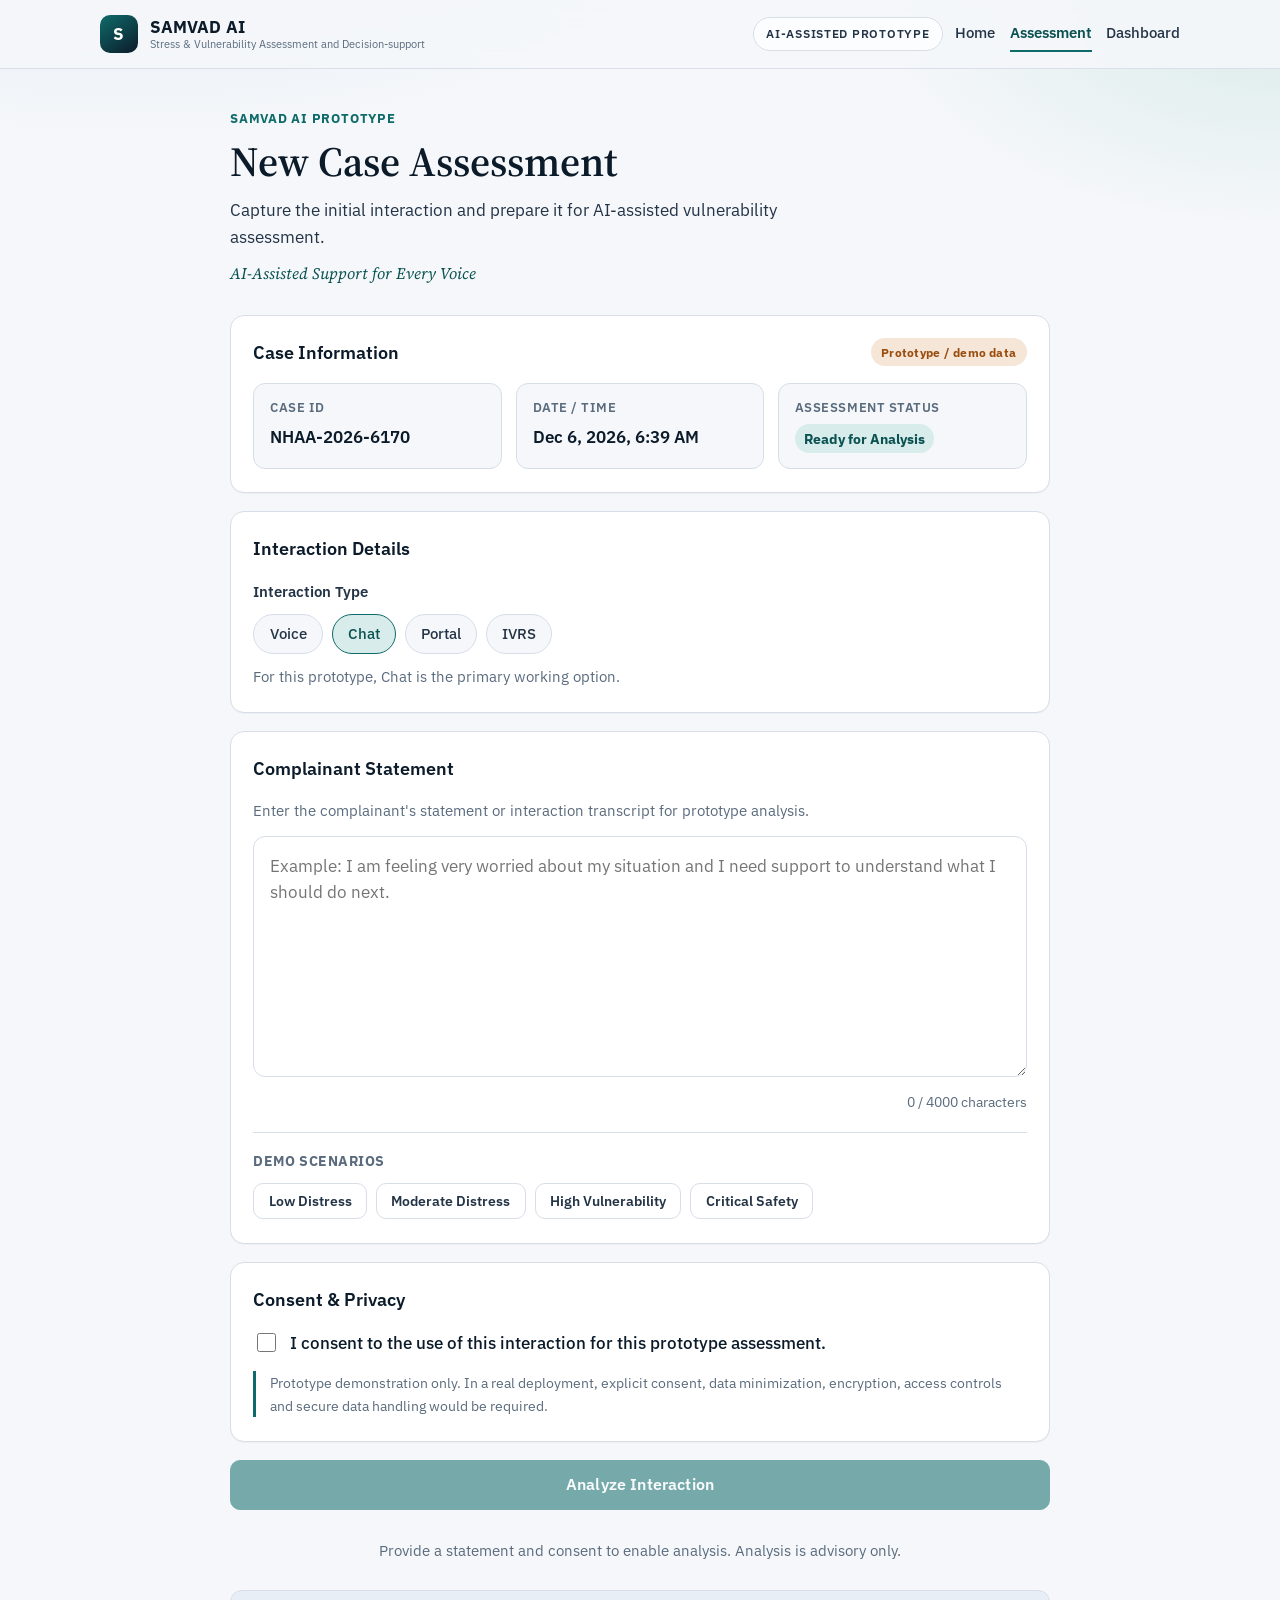
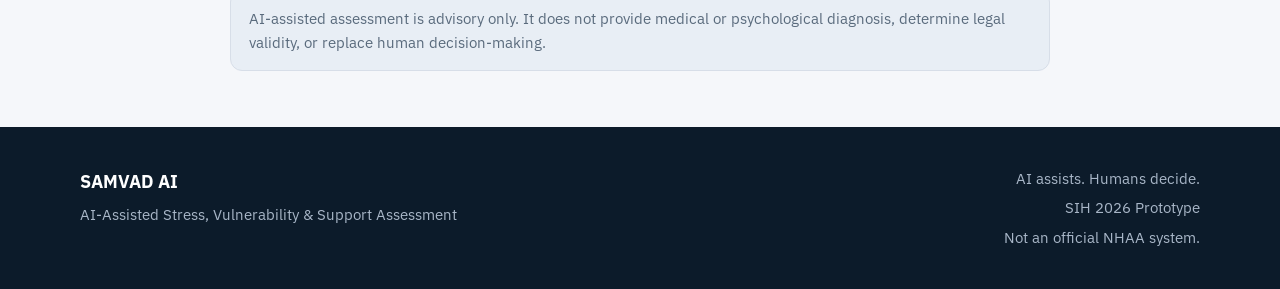
==== commit 3156a3a2: "Add category-guided SVI scoring" ====
--- a/assessment.html
+++ b/assessment.html
@@ -1,15 +1,20 @@
 <!DOCTYPE html>
 <html lang="en">
+
 <head>
   <meta charset="UTF-8">
   <meta name="viewport" content="width=device-width, initial-scale=1.0">
   <title>SAMVAD AI Prototype | New Case Assessment</title>
-  <meta name="description" content="SAMVAD AI Prototype — New Case Assessment. AI-assisted decision support only. Not an official NHAA system.">
+  <meta name="description"
+    content="SAMVAD AI Prototype — New Case Assessment. AI-assisted decision support only. Not an official NHAA system.">
   <link rel="preconnect" href="https://fonts.googleapis.com">
   <link rel="preconnect" href="https://fonts.gstatic.com" crossorigin>
-  <link href="https://fonts.googleapis.com/css2?family=IBM+Plex+Sans:wght@400;500;600;700&family=Source+Serif+4:opsz,wght@8..60,500;8..60,600;8..60,700&display=swap" rel="stylesheet">
+  <link
+    href="https://fonts.googleapis.com/css2?family=IBM+Plex+Sans:wght@400;500;600;700&family=Source+Serif+4:opsz,wght@8..60,500;8..60,600;8..60,700&display=swap"
+    rel="stylesheet">
   <link rel="stylesheet" href="main.css?v=step82c">
 </head>
+
 <body class="page-assessment">
   <a class="skip-link" href="#main">Skip to content</a>
 
@@ -75,23 +80,6 @@
             <h2 id="interaction-heading">Interaction Details</h2>
           </div>
 
-          <fieldset class="option-fieldset">
-            <legend>Preferred Language</legend>
-            <div class="option-row" role="radiogroup" aria-label="Preferred Language">
-              <label class="option-chip">
-                <input type="radio" name="language" value="english" checked>
-                <span>English</span>
-              </label>
-              <label class="option-chip">
-                <input type="radio" name="language" value="hindi">
-                <span>Hindi</span>
-              </label>
-              <label class="option-chip">
-                <input type="radio" name="language" value="marathi">
-                <span>Marathi</span>
-              </label>
-            </div>
-          </fieldset>
 
           <fieldset class="option-fieldset">
             <legend>Interaction Type</legend>
@@ -127,25 +115,21 @@
           </p>
 
           <label class="visually-hidden" for="statement-input">Complainant statement</label>
-          <textarea
-            id="statement-input"
-            name="statement"
-            rows="8"
-            maxlength="4000"
-            aria-required="true"
+          <textarea id="statement-input" name="statement" rows="8" maxlength="4000" aria-required="true"
             aria-describedby="statement-help statement-count voice-status"
-            placeholder="Example: I am feeling very worried about my situation and I need support to understand what I should do next."
-          ></textarea>
+            placeholder="Example: I am feeling very worried about my situation and I need support to understand what I should do next."></textarea>
           <div class="textarea-meta">
             <span id="statement-count" aria-live="polite">0 / 4000 characters</span>
           </div>
 
-          <div class="voice-input" id="voice-input">
+          <div class="voice-input" id="voice-input" hidden>
             <p class="voice-input-label" id="voice-input-label">Voice input</p>
             <div class="voice-controls">
-              <button type="button" class="btn btn-secondary" id="voice-start-btn" aria-label="Start voice input" aria-pressed="false" aria-describedby="voice-status voice-privacy">
+              <button type="button" class="btn btn-secondary" id="voice-start-btn" aria-label="Start voice input"
+                aria-pressed="false" aria-describedby="voice-status voice-privacy">
                 <span class="voice-mic" aria-hidden="true">
-                  <svg viewBox="0 0 24 24" width="16" height="16" fill="none" stroke="currentColor" stroke-width="2" stroke-linecap="round" stroke-linejoin="round">
+                  <svg viewBox="0 0 24 24" width="16" height="16" fill="none" stroke="currentColor" stroke-width="2"
+                    stroke-linecap="round" stroke-linejoin="round">
                     <path d="M12 3a3 3 0 0 0-3 3v6a3 3 0 0 0 6 0V6a3 3 0 0 0-3-3z"></path>
                     <path d="M19 10v1a7 7 0 0 1-14 0v-1"></path>
                     <line x1="12" y1="18" x2="12" y2="21"></line>
@@ -160,7 +144,8 @@
             </div>
             <p id="voice-status" class="voice-status" role="status" aria-live="polite"></p>
             <p id="voice-privacy" class="voice-privacy">
-              Voice input is converted to text by the browser when supported. This prototype does not send voice recordings to an external service.
+              Voice input is converted to text by the browser when supported. This prototype does not send voice
+              recordings to an external service.
             </p>
           </div>
 
@@ -182,7 +167,8 @@
           </div>
 
           <label class="consent-check">
-            <input type="checkbox" id="consent-checkbox" name="consent" aria-required="true" aria-describedby="consent-note">
+            <input type="checkbox" id="consent-checkbox" name="consent" aria-required="true"
+              aria-describedby="consent-note">
             <span>I consent to the use of this interaction for this prototype assessment.</span>
           </label>
 
@@ -204,13 +190,7 @@
 
         <p id="form-error" class="form-error" role="alert" hidden></p>
 
-        <div
-          id="analysis-feedback"
-          class="analysis-feedback"
-          role="status"
-          aria-live="polite"
-          hidden
-        >
+        <div id="analysis-feedback" class="analysis-feedback" role="status" aria-live="polite" hidden>
           <div class="analysis-loading" id="analysis-loading" hidden>
             <span class="spinner" aria-hidden="true"></span>
             <p>Analyzing interaction...</p>
@@ -219,12 +199,7 @@
       </form>
 
       <!-- Assessment Result — presentation-ready decision-support report -->
-      <section
-        id="assessment-result"
-        class="assessment-result"
-        aria-labelledby="result-heading"
-        hidden
-      >
+      <section id="assessment-result" class="assessment-result" aria-labelledby="result-heading" hidden>
         <header class="result-header">
           <div class="result-header-top">
             <h2 id="result-heading">Assessment Result</h2>
@@ -239,19 +214,17 @@
               <dt>Assessment Status</dt>
               <dd id="result-status">AI-Assisted Preliminary Assessment</dd>
             </div>
+            <div id="result-language-wrap" hidden>
+              <dt>Detected Language</dt>
+              <dd id="result-detected-language">—</dd>
+            </div>
           </dl>
           <p class="result-official-note">
             Not an official NHAA assessment. SAMVAD AI Prototype demonstration only.
           </p>
         </header>
 
-        <div
-          id="safety-alert"
-          class="safety-alert"
-          role="status"
-          aria-live="polite"
-          hidden
-        >
+        <div id="safety-alert" class="safety-alert" role="status" aria-live="polite" hidden>
           <p class="safety-alert-title">Priority Safety Review</p>
           <p>
             Immediate human review is recommended based on detected safety-related signals.
@@ -277,13 +250,7 @@
           <div class="svi-ring-wrap" aria-hidden="true">
             <svg class="svi-ring" viewBox="0 0 120 120" role="presentation">
               <circle class="svi-ring-track" cx="60" cy="60" r="52"></circle>
-              <circle
-                id="svi-ring-progress"
-                class="svi-ring-progress"
-                cx="60"
-                cy="60"
-                r="52"
-              ></circle>
+              <circle id="svi-ring-progress" class="svi-ring-progress" cx="60" cy="60" r="52"></circle>
             </svg>
             <div class="svi-ring-label">
               <span id="svi-ring-value">0</span>
@@ -300,15 +267,8 @@
                 <h4>Stress</h4>
                 <p><span id="score-stress">0</span> / 100</p>
               </div>
-              <div
-                class="progress-track"
-                role="progressbar"
-                aria-label="Stress score"
-                aria-valuemin="0"
-                aria-valuemax="100"
-                aria-valuenow="0"
-                id="track-stress"
-              >
+              <div class="progress-track" role="progressbar" aria-label="Stress score" aria-valuemin="0"
+                aria-valuemax="100" aria-valuenow="0" id="track-stress">
                 <div id="bar-stress" class="progress-fill" style="width: 0%"></div>
               </div>
               <p class="component-help">
@@ -320,15 +280,8 @@
                 <h4>Vulnerability</h4>
                 <p><span id="score-vulnerability">0</span> / 100</p>
               </div>
-              <div
-                class="progress-track"
-                role="progressbar"
-                aria-label="Vulnerability score"
-                aria-valuemin="0"
-                aria-valuemax="100"
-                aria-valuenow="0"
-                id="track-vulnerability"
-              >
+              <div class="progress-track" role="progressbar" aria-label="Vulnerability score" aria-valuemin="0"
+                aria-valuemax="100" aria-valuenow="0" id="track-vulnerability">
                 <div id="bar-vulnerability" class="progress-fill" style="width: 0%"></div>
               </div>
               <p class="component-help">
@@ -340,15 +293,8 @@
                 <h4>Urgency</h4>
                 <p><span id="score-urgency">0</span> / 100</p>
               </div>
-              <div
-                class="progress-track"
-                role="progressbar"
-                aria-label="Urgency score"
-                aria-valuemin="0"
-                aria-valuemax="100"
-                aria-valuenow="0"
-                id="track-urgency"
-              >
+              <div class="progress-track" role="progressbar" aria-label="Urgency score" aria-valuemin="0"
+                aria-valuemax="100" aria-valuenow="0" id="track-urgency">
                 <div id="bar-urgency" class="progress-fill" style="width: 0%"></div>
               </div>
               <p class="component-help">
@@ -360,15 +306,8 @@
                 <h4>Safety Concern</h4>
                 <p><span id="score-safety">0</span> / 100</p>
               </div>
-              <div
-                class="progress-track"
-                role="progressbar"
-                aria-label="Safety Concern score"
-                aria-valuemin="0"
-                aria-valuemax="100"
-                aria-valuenow="0"
-                id="track-safety"
-              >
+              <div class="progress-track" role="progressbar" aria-label="Safety Concern score" aria-valuemin="0"
+                aria-valuemax="100" aria-valuenow="0" id="track-safety">
                 <div id="bar-safety" class="progress-fill" style="width: 0%"></div>
               </div>
               <p class="component-help">
@@ -393,6 +332,18 @@
             Suggestions for authorized human operators only. This system does not automatically
             contact police, emergency services, medical services, or any authority.
           </p>
+        </section>
+
+        <!-- Relevant Resources for Operator (RAG Vector Search) -->
+        <section class="result-section resources-section" id="relevant-resources-card" aria-labelledby="resources-heading" hidden>
+          <div class="support-header" style="margin-bottom: 0.5rem;">
+            <h3 id="resources-heading">Relevant Resources for Operator</h3>
+            <span class="demo-pill" style="font-size: 0.75rem; align-self: center;">Grounded Knowledge</span>
+          </div>
+          <p class="support-note" style="margin-top: 0; margin-bottom: 0.85rem;">
+            Retrieved support pathways and procedural guidance based on complaint context. Advisory only.
+          </p>
+          <div id="resources-list" class="resources-list" style="display: flex; flex-direction: column; gap: 0.75rem;"></div>
         </section>
 
         <details class="explain-details">
@@ -489,4 +440,5 @@
   <script src="mock-ai.js?v=step4"></script>
   <script src="assessment.js?v=step82"></script>
 </body>
-</html>
+
+</html>
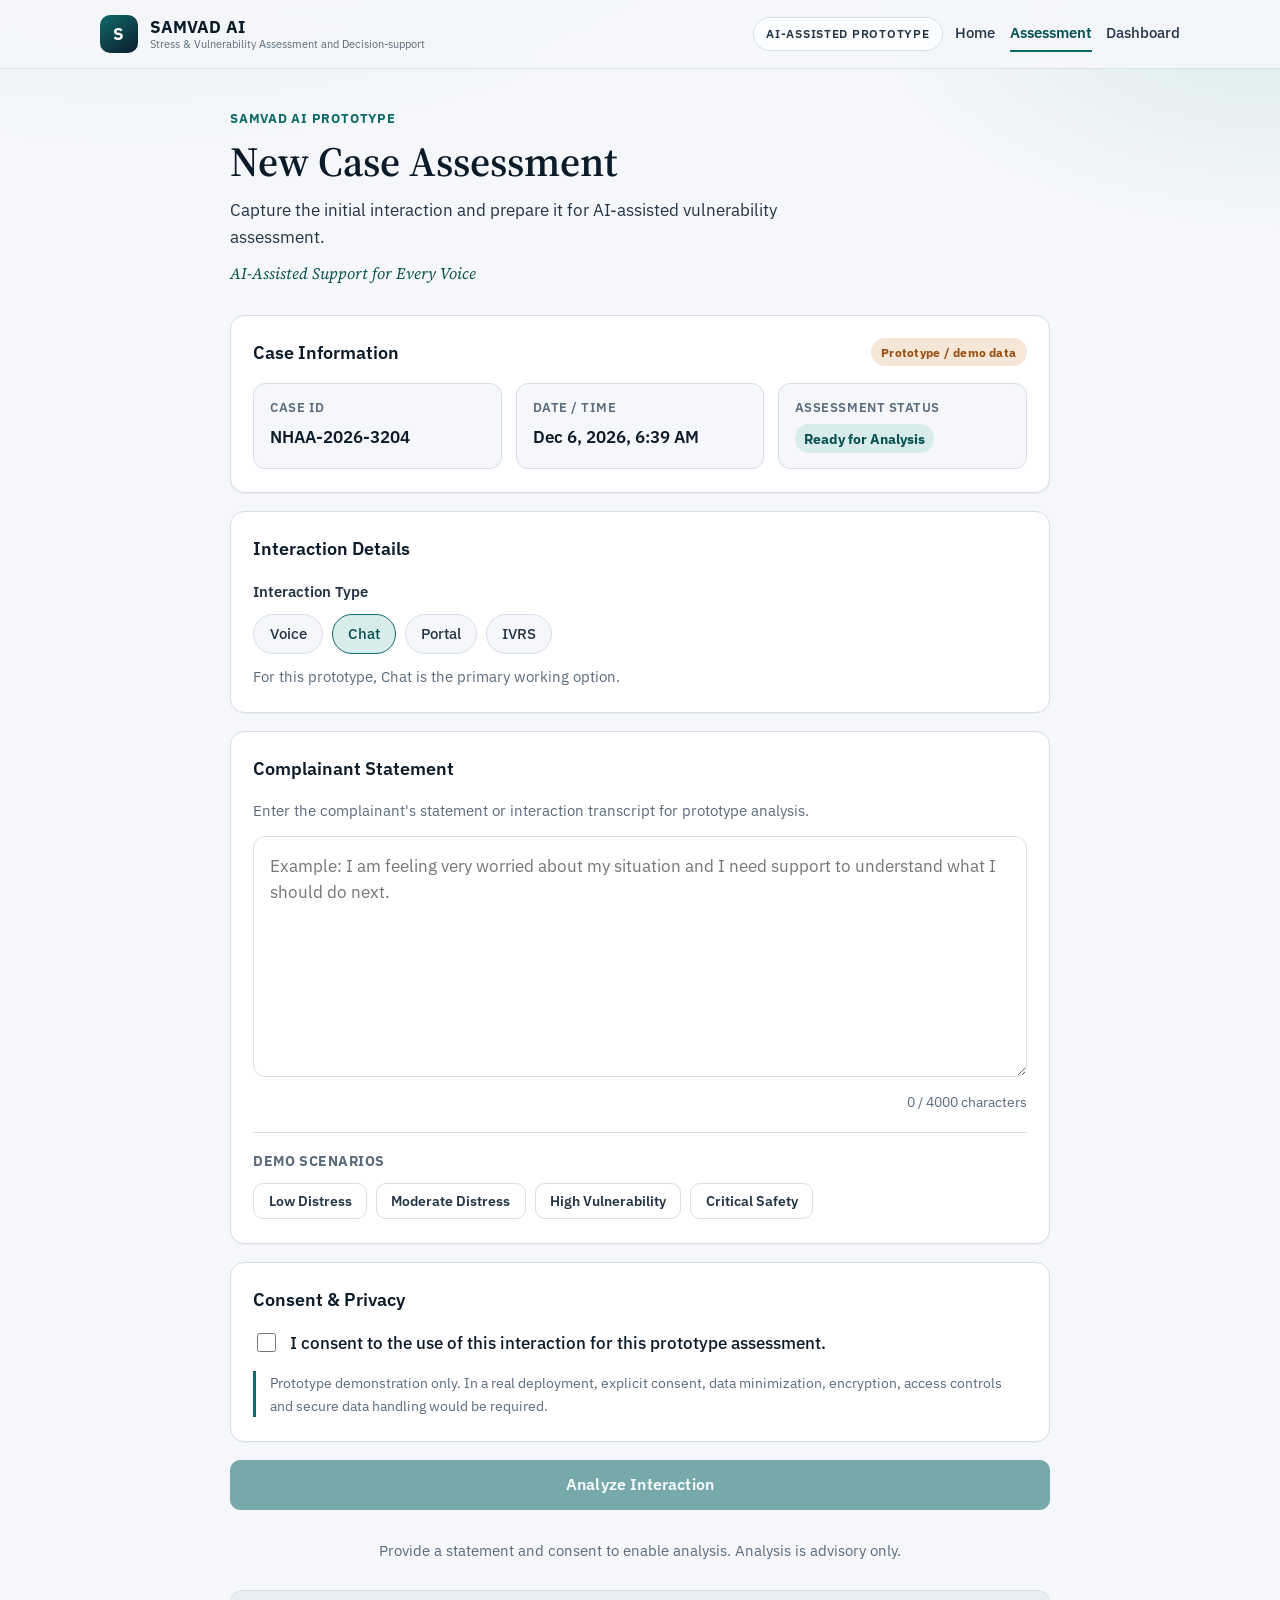
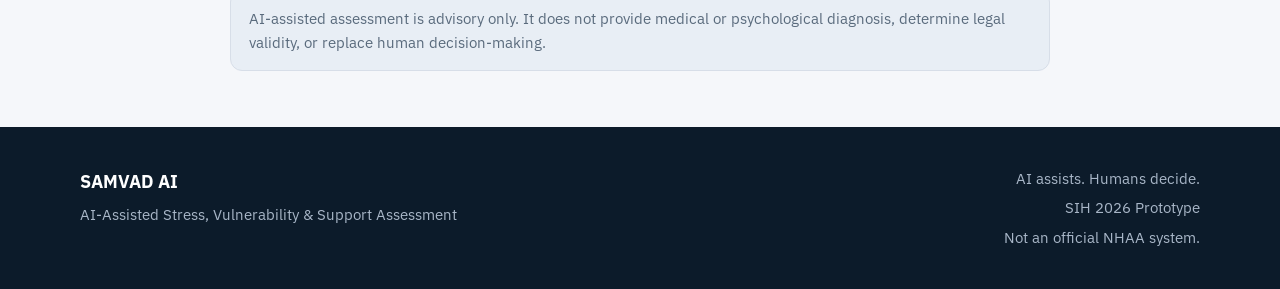
==== commit d77275cf: "Configure static frontend deployment for Vercel and exclude backend" ====
--- a/assessment.html
+++ b/assessment.html
@@ -335,7 +335,8 @@
         </section>
 
         <!-- Relevant Resources for Operator (RAG Vector Search) -->
-        <section class="result-section resources-section" id="relevant-resources-card" aria-labelledby="resources-heading" hidden>
+        <section class="result-section resources-section" id="relevant-resources-card"
+          aria-labelledby="resources-heading" hidden>
           <div class="support-header" style="margin-bottom: 0.5rem;">
             <h3 id="resources-heading">Relevant Resources for Operator</h3>
             <span class="demo-pill" style="font-size: 0.75rem; align-self: center;">Grounded Knowledge</span>
@@ -343,7 +344,8 @@
           <p class="support-note" style="margin-top: 0; margin-bottom: 0.85rem;">
             Retrieved support pathways and procedural guidance based on complaint context. Advisory only.
           </p>
-          <div id="resources-list" class="resources-list" style="display: flex; flex-direction: column; gap: 0.75rem;"></div>
+          <div id="resources-list" class="resources-list" style="display: flex; flex-direction: column; gap: 0.75rem;">
+          </div>
         </section>
 
         <details class="explain-details">
